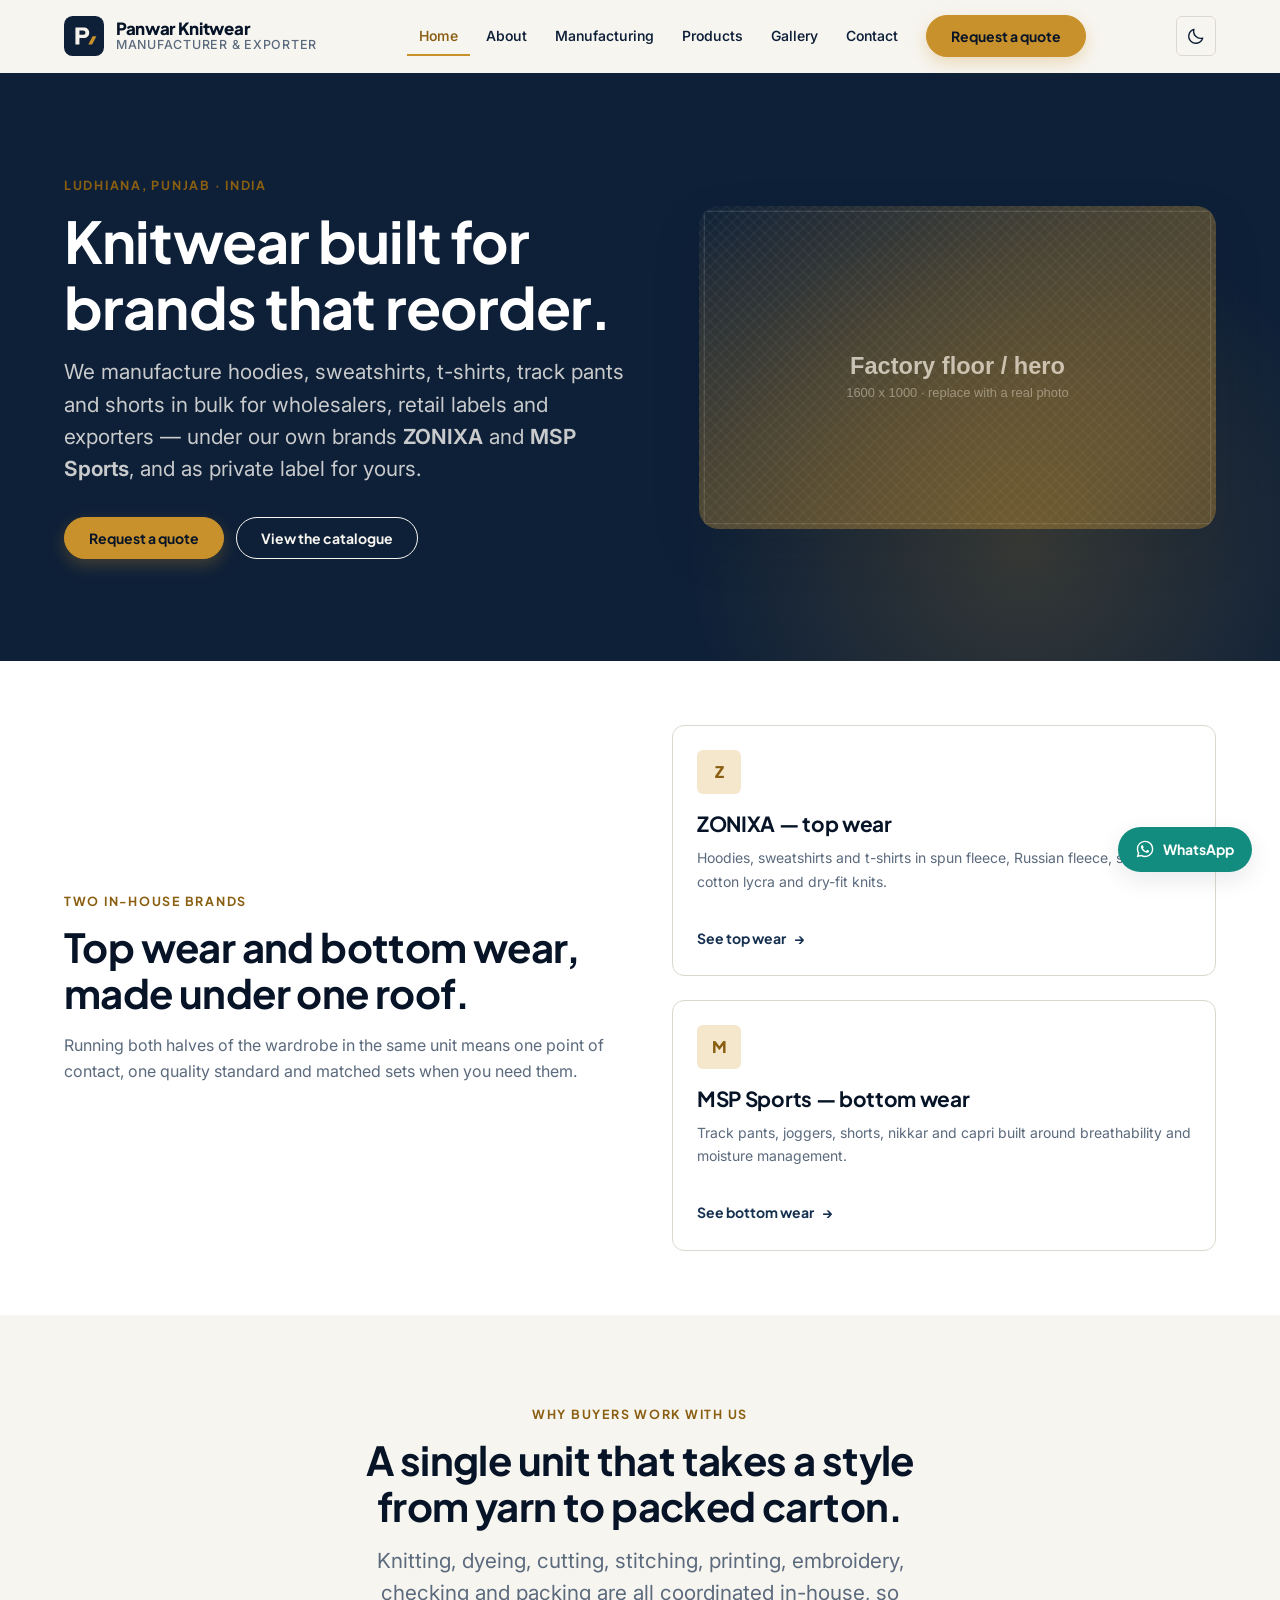
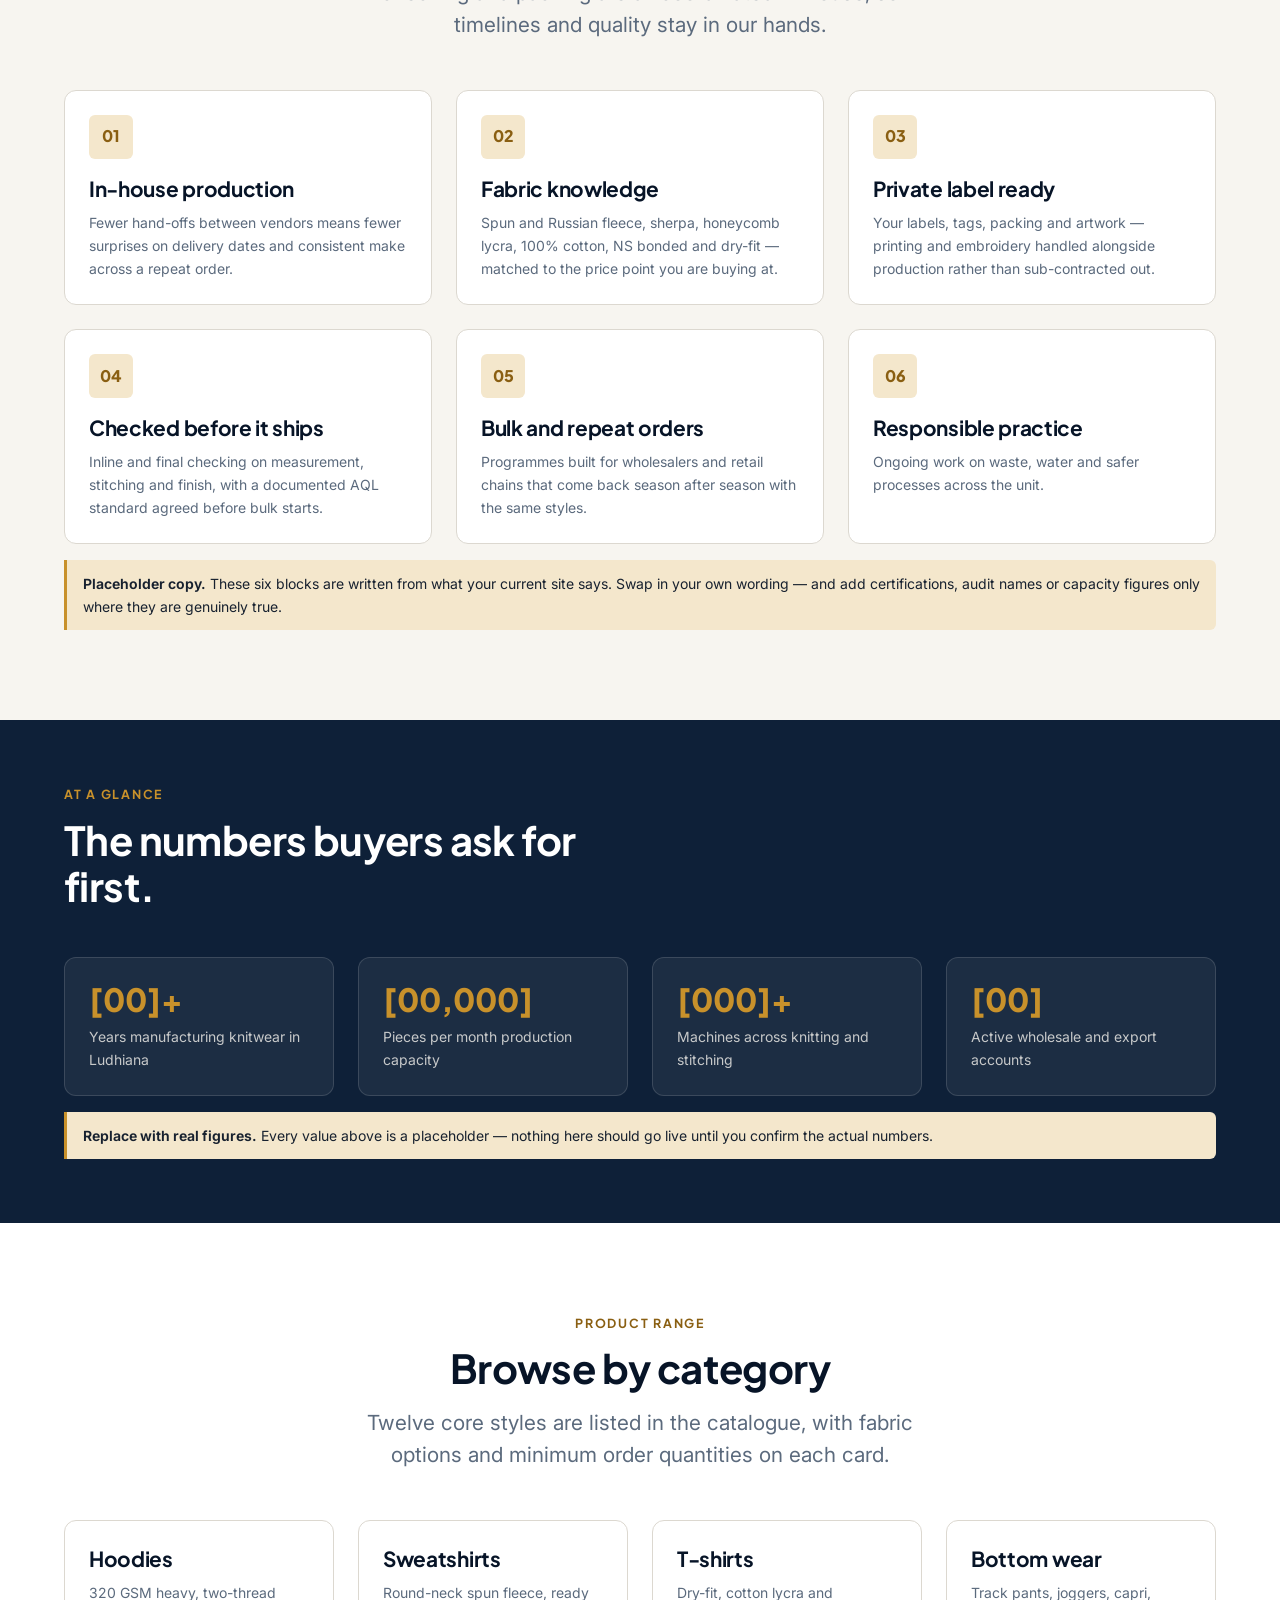
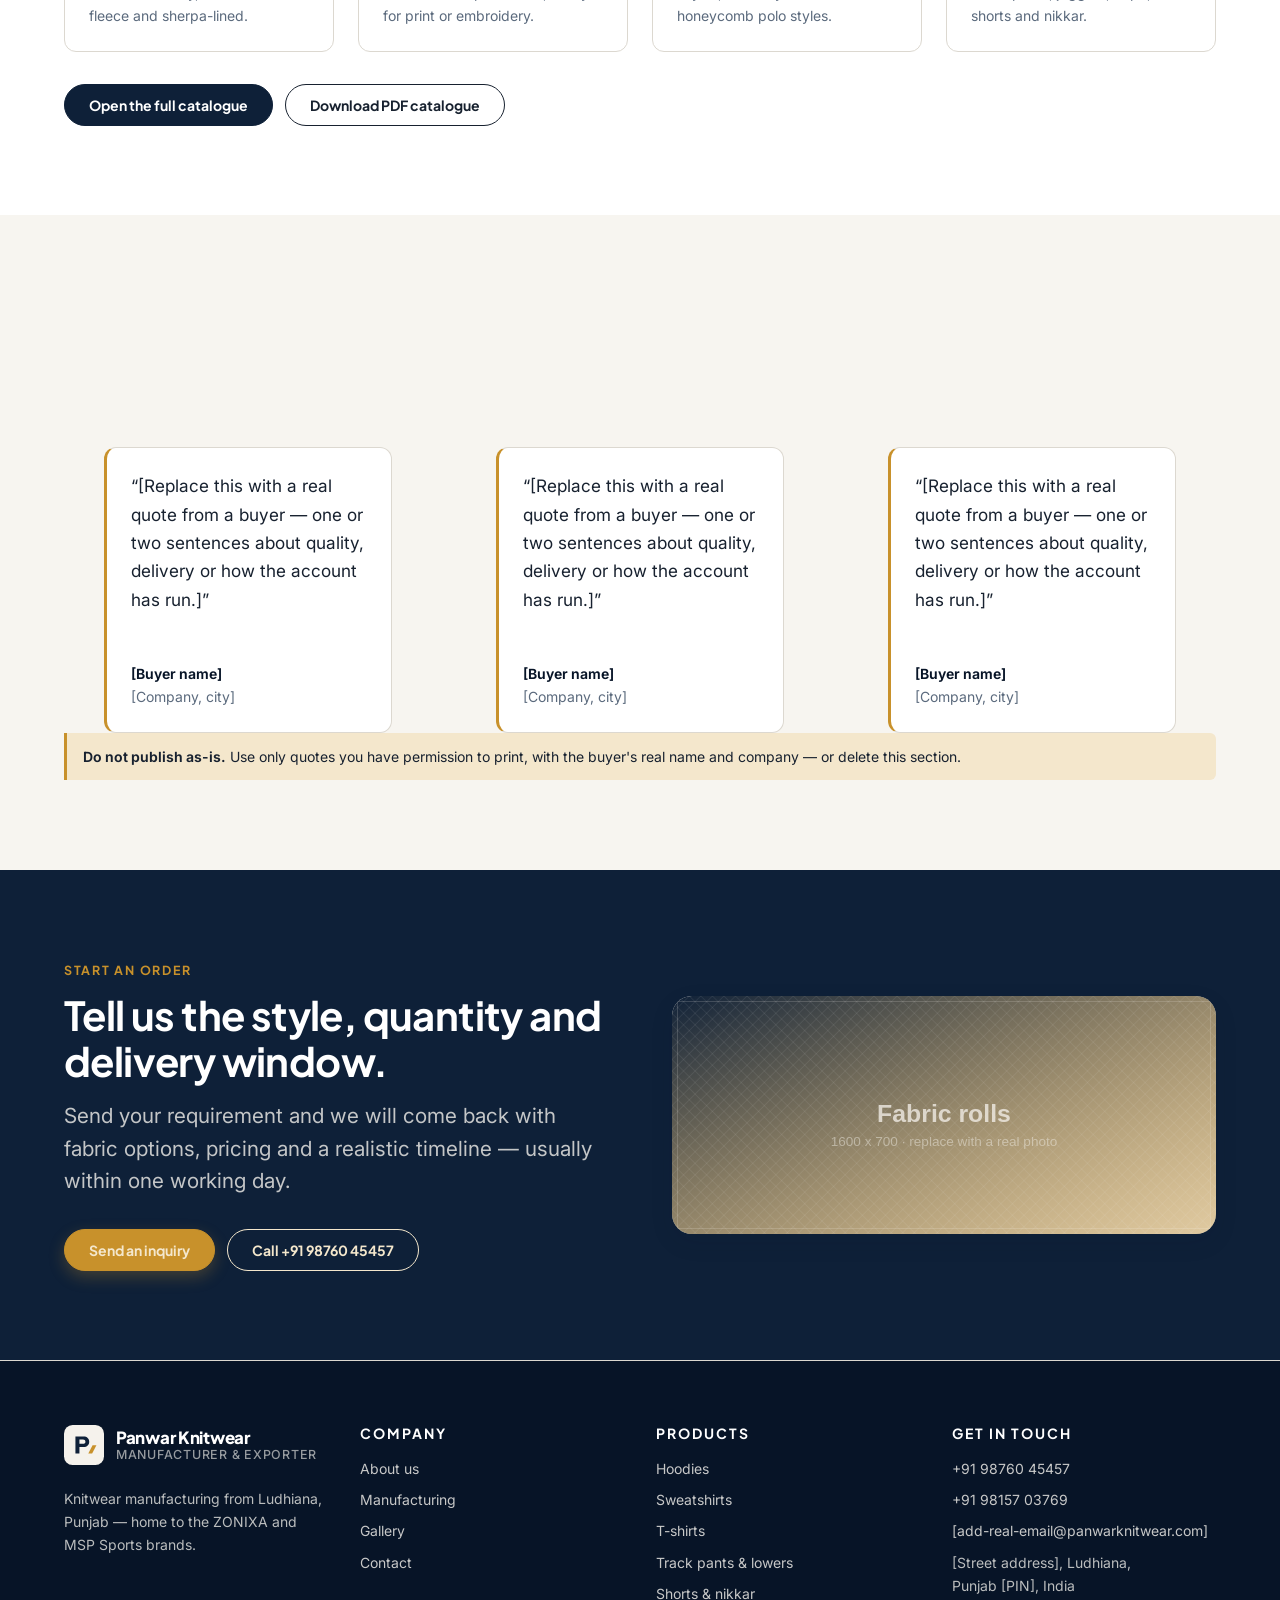
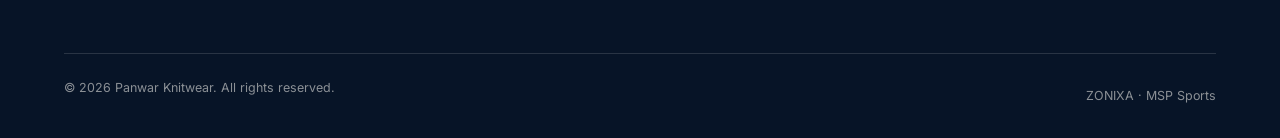
==== index.html @ a82edc20 "Panwar Knitwear site: static rebuild with catalogue, inquiry form, gallery lightbox and light/dark t" ====
<!DOCTYPE html>
<html lang="en">
<head>
  <meta charset="utf-8">
  <meta name="viewport" content="width=device-width, initial-scale=1">
  <meta name="color-scheme" content="light dark">
  <title>Panwar Knitwear — Knitwear Manufacturer &amp; Exporter, Ludhiana</title>
  <meta name="description" content="Panwar Knitwear manufactures hoodies, sweatshirts, t-shirts, track pants and shorts from Ludhiana, Punjab under the ZONIXA and MSP Sports brands. Bulk and private-label knitwear for wholesalers, brands and exporters.">
  <link rel="icon" href="assets/icons/favicon.svg" type="image/svg+xml">
  <link rel="preconnect" href="https://fonts.googleapis.com">
  <link rel="preconnect" href="https://fonts.gstatic.com" crossorigin>
  <link rel="stylesheet" href="https://fonts.googleapis.com/css2?family=Inter:wght@400;500;600&family=Plus+Jakarta+Sans:wght@600;700;800&display=swap">
  <link rel="stylesheet" href="css/styles.css">
  <link rel="stylesheet" href="css/components.css">
  <script>
    /* Applies a saved theme choice before first paint so the page never flashes. */
    (function () {
      try {
        var saved = localStorage.getItem('pk-theme');
        if (saved === 'dark' || saved === 'light') {
          document.documentElement.setAttribute('data-theme', saved);
        }
      } catch (e) {}
    })();
  </script>
</head>
<body>
  <a class="skip-link" href="#main">Skip to main content</a>

  <!-- ===================== Header (keep in sync across pages) ===================== -->
  <header class="site-header">
    <div class="container site-header__inner">
      <a class="brand" href="index.html">
        <img class="brand__mark" src="assets/images/logo.svg" alt="" width="40" height="40">
        <span class="brand__name">Panwar Knitwear
          <span class="brand__tagline">Manufacturer &amp; exporter</span>
        </span>
      </a>

      <nav class="site-nav" id="site-nav" aria-label="Primary">
        <ul class="site-nav__list">
          <li><a class="site-nav__link" href="index.html" aria-current="page">Home</a></li>
          <li><a class="site-nav__link" href="about.html">About</a></li>
          <li><a class="site-nav__link" href="manufacturing.html">Manufacturing</a></li>
          <li><a class="site-nav__link" href="products.html">Products</a></li>
          <li><a class="site-nav__link" href="gallery.html">Gallery</a></li>
          <li><a class="site-nav__link" href="contact.html">Contact</a></li>
          <li class="site-nav__cta"><a class="btn btn--primary" href="contact.html#inquiry">Request a quote</a></li>
        </ul>
      </nav>

      <div class="header-actions">
        <button class="theme-toggle" type="button" data-theme-toggle aria-pressed="false"
                title="Switch to dark theme">
          <svg class="theme-toggle__moon" viewBox="0 0 24 24" aria-hidden="true">
            <path d="M20 14.5A8.5 8.5 0 0 1 9.5 4a8.5 8.5 0 1 0 10.5 10.5Z"/>
          </svg>
          <svg class="theme-toggle__sun" viewBox="0 0 24 24" aria-hidden="true">
            <circle cx="12" cy="12" r="4.2"/>
            <path d="M12 2.5v2.2M12 19.3v2.2M4.2 4.2l1.6 1.6M18.2 18.2l1.6 1.6M2.5 12h2.2M19.3 12h2.2M4.2 19.8l1.6-1.6M18.2 5.8l1.6-1.6"/>
          </svg>
          <span class="visually-hidden" data-theme-toggle-label>Switch to dark theme</span>
        </button>

        <button class="nav-toggle" type="button" data-nav-toggle aria-expanded="false" aria-controls="site-nav">
          <span class="nav-toggle__bars" aria-hidden="true"></span>
          <span class="nav-toggle__label">Menu</span>
        </button>
      </div>
    </div>
  </header>

  <main id="main">
    <!-- ================================ Hero ================================ -->
    <section class="hero">
      <div class="container hero__inner">
        <div class="hero__text" data-animate>
          <span class="eyebrow">Ludhiana, Punjab · India</span>
          <h1>Knitwear built for brands that reorder.</h1>
          <p class="lead">We manufacture hoodies, sweatshirts, t-shirts, track pants and shorts in bulk
            for wholesalers, retail labels and exporters — under our own brands
            <strong>ZONIXA</strong> and <strong>MSP Sports</strong>, and as private label for yours.</p>
          <div class="actions">
            <a class="btn btn--primary" href="contact.html#inquiry">Request a quote</a>
            <a class="btn btn--ghost" href="products.html">View the catalogue</a>
          </div>
        </div>
        <div class="hero__media" data-animate data-animate-delay="1">
          <img src="assets/images/hero.svg"
               alt="Knitting and stitching floor at the Panwar Knitwear unit in Ludhiana"
               width="1600" height="1000" fetchpriority="high">
        </div>
      </div>
    </section>

    <!-- ============================== Brands ================================ -->
    <section class="section section--tight section--surface">
      <div class="container">
        <div class="split">
          <div data-animate>
            <span class="eyebrow">Two in-house brands</span>
            <h2>Top wear and bottom wear, made under one roof.</h2>
            <p class="muted">Running both halves of the wardrobe in the same unit means one point of
              contact, one quality standard and matched sets when you need them.</p>
          </div>
          <div class="grid grid--2" data-animate data-animate-delay="1">
            <article class="card">
              <span class="card__icon" aria-hidden="true">Z</span>
              <h3 class="card__title">ZONIXA — top wear</h3>
              <p class="card__text">Hoodies, sweatshirts and t-shirts in spun fleece, Russian fleece,
                sherpa, cotton lycra and dry-fit knits.</p>
              <p class="card__footer"><a class="link-arrow" href="products.html?category=hoodies">See top wear</a></p>
            </article>
            <article class="card">
              <span class="card__icon" aria-hidden="true">M</span>
              <h3 class="card__title">MSP Sports — bottom wear</h3>
              <p class="card__text">Track pants, joggers, shorts, nikkar and capri built around
                breathability and moisture management.</p>
              <p class="card__footer"><a class="link-arrow" href="products.html?category=bottoms">See bottom wear</a></p>
            </article>
          </div>
        </div>
      </div>
    </section>

    <!-- ============================ Capabilities ============================ -->
    <section class="section">
      <div class="container">
        <div class="section-head section-head--center" data-animate>
          <span class="eyebrow">Why buyers work with us</span>
          <h2>A single unit that takes a style from yarn to packed carton.</h2>
          <p class="lead">Knitting, dyeing, cutting, stitching, printing, embroidery, checking and
            packing are all coordinated in-house, so timelines and quality stay in our hands.</p>
        </div>

        <div class="grid grid--3">
          <article class="card" data-animate>
            <span class="card__icon" aria-hidden="true">01</span>
            <h3 class="card__title">In-house production</h3>
            <p class="card__text">Fewer hand-offs between vendors means fewer surprises on delivery
              dates and consistent make across a repeat order.</p>
          </article>
          <article class="card" data-animate data-animate-delay="1">
            <span class="card__icon" aria-hidden="true">02</span>
            <h3 class="card__title">Fabric knowledge</h3>
            <p class="card__text">Spun and Russian fleece, sherpa, honeycomb lycra, 100% cotton,
              NS bonded and dry-fit — matched to the price point you are buying at.</p>
          </article>
          <article class="card" data-animate data-animate-delay="2">
            <span class="card__icon" aria-hidden="true">03</span>
            <h3 class="card__title">Private label ready</h3>
            <p class="card__text">Your labels, tags, packing and artwork — printing and embroidery
              handled alongside production rather than sub-contracted out.</p>
          </article>
          <article class="card" data-animate>
            <span class="card__icon" aria-hidden="true">04</span>
            <h3 class="card__title">Checked before it ships</h3>
            <p class="card__text">Inline and final checking on measurement, stitching and finish,
              with a documented AQL standard agreed before bulk starts.</p>
          </article>
          <article class="card" data-animate data-animate-delay="1">
            <span class="card__icon" aria-hidden="true">05</span>
            <h3 class="card__title">Bulk and repeat orders</h3>
            <p class="card__text">Programmes built for wholesalers and retail chains that come back
              season after season with the same styles.</p>
          </article>
          <article class="card" data-animate data-animate-delay="2">
            <span class="card__icon" aria-hidden="true">06</span>
            <h3 class="card__title">Responsible practice</h3>
            <p class="card__text">Ongoing work on waste, water and safer processes across the unit.
              <span class="visually-hidden">Details available on request.</span></p>
          </article>
        </div>

        <p class="placeholder-note"><strong>Placeholder copy.</strong> These six blocks are written
          from what your current site says. Swap in your own wording — and add certifications,
          audit names or capacity figures only where they are genuinely true.</p>
      </div>
    </section>

    <!-- =============================== Stats ================================ -->
    <section class="section section--tight section--inverse">
      <div class="container">
        <div class="section-head" data-animate>
          <span class="eyebrow">At a glance</span>
          <h2>The numbers buyers ask for first.</h2>
        </div>
        <div class="stats" data-animate data-animate-delay="1">
          <div class="stat">
            <span class="stat__value">[00]+</span>
            <span class="stat__label">Years manufacturing knitwear in Ludhiana</span>
          </div>
          <div class="stat">
            <span class="stat__value">[00,000]</span>
            <span class="stat__label">Pieces per month production capacity</span>
          </div>
          <div class="stat">
            <span class="stat__value">[000]+</span>
            <span class="stat__label">Machines across knitting and stitching</span>
          </div>
          <div class="stat">
            <span class="stat__value">[00]</span>
            <span class="stat__label">Active wholesale and export accounts</span>
          </div>
        </div>
        <p class="placeholder-note"><strong>Replace with real figures.</strong> Every value above is a
          placeholder — nothing here should go live until you confirm the actual numbers.</p>
      </div>
    </section>

    <!-- ============================= Categories ============================= -->
    <section class="section section--surface">
      <div class="container">
        <div class="section-head section-head--center" data-animate>
          <span class="eyebrow">Product range</span>
          <h2>Browse by category</h2>
          <p class="lead">Twelve core styles are listed in the catalogue, with fabric options and
            minimum order quantities on each card.</p>
        </div>
        <div class="grid grid--4">
          <a class="card" href="products.html?category=hoodies" data-animate>
            <h3 class="card__title">Hoodies</h3>
            <p class="card__text">320 GSM heavy, two-thread fleece and sherpa-lined.</p>
          </a>
          <a class="card" href="products.html?category=sweatshirts" data-animate data-animate-delay="1">
            <h3 class="card__title">Sweatshirts</h3>
            <p class="card__text">Round-neck spun fleece, ready for print or embroidery.</p>
          </a>
          <a class="card" href="products.html?category=tshirts" data-animate data-animate-delay="2">
            <h3 class="card__title">T-shirts</h3>
            <p class="card__text">Dry-fit, cotton lycra and honeycomb polo styles.</p>
          </a>
          <a class="card" href="products.html?category=bottoms" data-animate data-animate-delay="3">
            <h3 class="card__title">Bottom wear</h3>
            <p class="card__text">Track pants, joggers, capri, shorts and nikkar.</p>
          </a>
        </div>
        <div class="actions" data-animate>
          <a class="btn btn--secondary" href="products.html">Open the full catalogue</a>
          <a class="btn btn--ghost" href="assets/panwar-knitwear-catalogue.pdf" download>Download PDF catalogue</a>
        </div>
      </div>
    </section>

    <!-- ============================ Testimonials ============================ -->
    <section class="section">
      <div class="container">
        <div class="section-head section-head--center" data-animate>
          <span class="eyebrow">In their words</span>
          <h2>What our buyers say</h2>
        </div>
        <div class="grid grid--3">
          <figure class="quote" data-animate>
            <blockquote>“[Replace this with a real quote from a buyer — one or two sentences about
              quality, delivery or how the account has run.]”</blockquote>
            <figcaption><strong>[Buyer name]</strong>[Company, city]</figcaption>
          </figure>
          <figure class="quote" data-animate data-animate-delay="1">
            <blockquote>“[Replace this with a real quote from a buyer — one or two sentences about
              quality, delivery or how the account has run.]”</blockquote>
            <figcaption><strong>[Buyer name]</strong>[Company, city]</figcaption>
          </figure>
          <figure class="quote" data-animate data-animate-delay="2">
            <blockquote>“[Replace this with a real quote from a buyer — one or two sentences about
              quality, delivery or how the account has run.]”</blockquote>
            <figcaption><strong>[Buyer name]</strong>[Company, city]</figcaption>
          </figure>
        </div>
        <p class="placeholder-note"><strong>Do not publish as-is.</strong> Use only quotes you have
          permission to print, with the buyer's real name and company — or delete this section.</p>
      </div>
    </section>

    <!-- =============================== CTA ================================== -->
    <section class="section section--inverse">
      <div class="container">
        <div class="split">
          <div data-animate>
            <span class="eyebrow">Start an order</span>
            <h2>Tell us the style, quantity and delivery window.</h2>
            <p class="lead">Send your requirement and we will come back with fabric options,
              pricing and a realistic timeline — usually within one working day.</p>
            <div class="actions">
              <a class="btn btn--primary" href="contact.html#inquiry">Send an inquiry</a>
              <a class="btn btn--ghost" href="tel:+919876045457">Call +91 98760 45457</a>
            </div>
          </div>
          <div class="media-frame split__media" data-animate data-animate-delay="1">
            <img src="assets/images/cta-fabric.svg" alt="Rolls of knitted fabric ready for cutting"
                 width="1600" height="700" loading="lazy">
          </div>
        </div>
      </div>
    </section>
  </main>

  <!-- ===================== Footer (keep in sync across pages) ===================== -->
  <footer class="site-footer">
    <div class="container">
      <div class="footer-grid">
        <div>
          <a class="brand" href="index.html">
            <img class="brand__mark" src="assets/images/logo-light.svg" alt="" width="40" height="40">
            <span class="brand__name">Panwar Knitwear
              <span class="brand__tagline">Manufacturer &amp; exporter</span>
            </span>
          </a>
          <p style="margin-top:1rem;">Knitwear manufacturing from Ludhiana, Punjab — home to the
            ZONIXA and MSP Sports brands.</p>
        </div>

        <nav aria-labelledby="footer-nav-heading">
          <h2 id="footer-nav-heading">Company</h2>
          <ul class="footer-list">
            <li><a href="about.html">About us</a></li>
            <li><a href="manufacturing.html">Manufacturing</a></li>
            <li><a href="gallery.html">Gallery</a></li>
            <li><a href="contact.html">Contact</a></li>
          </ul>
        </nav>

        <nav aria-labelledby="footer-products-heading">
          <h2 id="footer-products-heading">Products</h2>
          <ul class="footer-list">
            <li><a href="products.html?category=hoodies">Hoodies</a></li>
            <li><a href="products.html?category=sweatshirts">Sweatshirts</a></li>
            <li><a href="products.html?category=tshirts">T-shirts</a></li>
            <li><a href="products.html?category=bottoms">Track pants &amp; lowers</a></li>
            <li><a href="products.html?category=shorts">Shorts &amp; nikkar</a></li>
          </ul>
        </nav>

        <div>
          <h2>Get in touch</h2>
          <ul class="footer-list">
            <li><a href="tel:+919876045457">+91 98760 45457</a></li>
            <li><a href="tel:+919815703769">+91 98157 03769</a></li>
            <li><a href="mailto:add-real-email@panwarknitwear.com">[add-real-email@panwarknitwear.com]</a></li>
            <li>[Street address], Ludhiana,<br>Punjab [PIN], India</li>
          </ul>
        </div>
      </div>

      <div class="footer-bottom">
        <p>&copy; <span data-current-year>2026</span> Panwar Knitwear. All rights reserved.</p>
        <p>ZONIXA · MSP Sports</p>
      </div>
    </div>
  </footer>

  <a class="whatsapp-fab" href="https://wa.me/919876045457?text=Hello%20Panwar%20Knitwear%2C%20I%20would%20like%20a%20quotation."
     target="_blank" rel="noopener">
    <svg viewBox="0 0 24 24" aria-hidden="true"><path d="M12.04 2C6.58 2 2.13 6.45 2.13 11.91c0 1.75.46 3.46 1.32 4.96L2 22l5.25-1.38a9.9 9.9 0 0 0 4.79 1.22h.01c5.46 0 9.91-4.45 9.91-9.91 0-2.65-1.03-5.14-2.9-7.01A9.82 9.82 0 0 0 12.04 2Zm0 18.15h-.01a8.2 8.2 0 0 1-4.19-1.15l-.3-.18-3.12.82.83-3.04-.2-.31a8.19 8.19 0 0 1-1.26-4.38c0-4.54 3.7-8.23 8.25-8.23 2.2 0 4.27.86 5.83 2.41a8.18 8.18 0 0 1 2.41 5.83c0 4.54-3.7 8.23-8.24 8.23Zm4.52-6.16c-.25-.12-1.47-.72-1.69-.81-.23-.08-.39-.12-.56.13-.16.24-.64.8-.79.97-.14.16-.29.18-.54.06-.25-.13-1.05-.39-1.99-1.23-.74-.66-1.23-1.47-1.38-1.72-.14-.25-.01-.38.11-.5.11-.11.25-.29.37-.43.13-.15.17-.25.25-.41.08-.17.04-.31-.02-.43-.06-.12-.56-1.34-.76-1.84-.2-.48-.4-.42-.56-.43h-.47c-.16 0-.43.06-.65.31-.22.25-.85.83-.85 2.03s.87 2.35.99 2.51c.12.16 1.71 2.61 4.14 3.66.58.25 1.03.4 1.38.51.58.19 1.11.16 1.53.1.47-.07 1.47-.6 1.68-1.18.21-.58.21-1.07.14-1.18-.06-.11-.22-.17-.47-.29Z"/></svg>
    <span class="whatsapp-fab__label">WhatsApp</span>
  </a>

  <script src="js/main.js" defer></script>
</body>
</html>
---- css/styles.css ----
/* ==========================================================================
   Panwar Knitwear — styles.css
   Global tokens, reset, typography, layout, sections, utilities.
   Component styles (nav, cards, forms, lightbox…) live in components.css.
   To restyle the whole site, edit the custom properties in :root below.

   THEMING: :root holds the light theme. The dark theme re-declares only the
   semantic tokens, in two places that must stay identical —
     (a) @media (prefers-color-scheme: dark)  → visitors whose device is dark
     (b) :root[data-theme="dark"]             → visitors who used the toggle
   Change a dark colour in one and change it in the other.
   ========================================================================== */

/* --------------------------------------------------------------------------
   1. Design tokens
   -------------------------------------------------------------------------- */
:root {
  color-scheme: light;

  /* Brand palette — navy + off-white + amber accent */
  --color-navy-900: #071427;
  --color-navy-800: #0e2038;
  --color-navy-700: #16304f;
  --color-navy-600: #24476f;
  --color-accent: #c8912b;
  --color-accent-dark: #8a5f12; /* accent used as TEXT — darkened to clear 4.5:1 on cream */
  --color-accent-soft: #f4e7cc;

  /* Neutrals */
  --color-cream: #f7f5f0;
  --color-cream-dark: #ece8e0;
  --color-white: #ffffff;
  --color-ink: #17212f;
  --color-muted: #5b6a7d;
  --color-line: #dcd8d0;

  /* Feedback */
  --color-error: #b3261e;
  --color-error-soft: #fbeceb;
  --color-success: #1c6b47;
  --color-success-soft: #e7f4ee;

  /* Semantic aliases — most rules use these */
  --bg-page: var(--color-cream);
  --bg-surface: var(--color-white);
  --bg-inverse: var(--color-navy-800);
  --text-body: var(--color-ink);
  --text-muted: var(--color-muted);
  --text-heading: var(--color-navy-900);  /* headings */
  --text-strong: var(--color-navy-800);   /* nav links, form labels, spec terms */
  --text-inverse: var(--color-cream);
  --link-color: var(--color-navy-700);
  --border-color: var(--color-line);
  --header-bg: rgba(247, 245, 240, 0.92); /* page background at ~92% for the sticky header */
  --input-bg: var(--color-white);
  --btn-solid-bg: var(--color-navy-800);  /* "secondary" buttons, active filter pill */
  --btn-solid-bg-hover: var(--color-navy-700);
  --btn-solid-text: var(--color-white);
  --chip-bg: rgba(22, 48, 79, 0.09);      /* nav hover, neutral badges */
  --chip-text: var(--color-navy-700);

  /* Typography */
  --font-heading: "Plus Jakarta Sans", "Segoe UI", system-ui, -apple-system, sans-serif;
  --font-body: "Inter", "Segoe UI", system-ui, -apple-system, sans-serif;
  --fs-xs: 0.78rem;
  --fs-sm: 0.875rem;
  --fs-base: 1rem;
  --fs-md: 1.075rem;
  --fs-lg: clamp(1.15rem, 0.5vw + 1rem, 1.3rem);
  --fs-h4: clamp(1.1rem, 0.6vw + 0.95rem, 1.3rem);
  --fs-h3: clamp(1.3rem, 1vw + 1rem, 1.6rem);
  --fs-h2: clamp(1.7rem, 2vw + 1.1rem, 2.5rem);
  --fs-h1: clamp(2.1rem, 3.6vw + 1.1rem, 3.6rem);
  --lh-tight: 1.15;
  --lh-snug: 1.35;
  --lh-body: 1.65;
  --tracking-wide: 0.14em;

  /* Spacing scale (4px base) */
  --space-1: 0.25rem;
  --space-2: 0.5rem;
  --space-3: 0.75rem;
  --space-4: 1rem;
  --space-5: 1.5rem;
  --space-6: 2rem;
  --space-7: 3rem;
  --space-8: 4rem;
  --space-9: 6rem;
  --space-10: 8rem;

  /* Layout */
  --container-max: 1200px;
  --container-narrow: 760px;
  --container-pad: var(--space-5);
  --section-pad: clamp(3.5rem, 7vw, 7rem);
  --header-height: 72px;

  /* Radii, shadows, motion */
  --radius-sm: 6px;
  --radius-md: 12px;
  --radius-lg: 20px;
  --radius-pill: 999px;
  --shadow-sm: 0 1px 2px rgba(7, 20, 39, 0.06), 0 2px 8px rgba(7, 20, 39, 0.05);
  --shadow-md: 0 8px 24px rgba(7, 20, 39, 0.09);
  --shadow-lg: 0 20px 48px rgba(7, 20, 39, 0.16);
  --ease: cubic-bezier(0.22, 0.61, 0.36, 1);
  --duration: 220ms;
}

/* --------------------------------------------------------------------------
   1b. Dark theme
   (a) follows the visitor's device setting, unless they chose light explicitly
   -------------------------------------------------------------------------- */
@media (prefers-color-scheme: dark) {
  :root:not([data-theme="light"]) {
    color-scheme: dark;

    --color-accent-dark: #e2ab45;            /* accent text needs to lift on dark */
    --color-accent-soft: rgba(200, 145, 43, 0.16);
    --color-cream-dark: #16243a;             /* image wells */

    --color-error: #ff9188;
    --color-error-soft: rgba(179, 38, 30, 0.20);
    --color-success: #74d7a8;
    --color-success-soft: rgba(28, 107, 71, 0.24);

    --bg-page: #0b1522;
    --bg-surface: #111e2e;
    --bg-inverse: #070f1a;
    --text-body: #e3e9f1;
    --text-muted: #a0b1c5;
    --text-heading: #f2f6fb;
    --text-strong: #dbe4ef;
    --text-inverse: #e9edf3;
    --link-color: #a9c4e2;
    --border-color: #22334a;
    --header-bg: rgba(11, 21, 34, 0.92);
    --input-bg: #0e1a29;
    --btn-solid-bg: #24476f;
    --btn-solid-bg-hover: #2d5686;
    --btn-solid-text: #ffffff;
    --chip-bg: rgba(160, 190, 225, 0.12);
    --chip-text: #cfe0f2;

    --shadow-sm: 0 1px 2px rgba(0, 0, 0, 0.35), 0 2px 8px rgba(0, 0, 0, 0.28);
    --shadow-md: 0 8px 24px rgba(0, 0, 0, 0.42);
    --shadow-lg: 0 20px 48px rgba(0, 0, 0, 0.55);
  }
}

/* (b) the visitor chose dark with the header toggle — keep in sync with (a) */
:root[data-theme="dark"] {
  color-scheme: dark;

  --color-accent-dark: #e2ab45;
  --color-accent-soft: rgba(200, 145, 43, 0.16);
  --color-cream-dark: #16243a;

  --color-error: #ff9188;
  --color-error-soft: rgba(179, 38, 30, 0.20);
  --color-success: #74d7a8;
  --color-success-soft: rgba(28, 107, 71, 0.24);

  --bg-page: #0b1522;
  --bg-surface: #111e2e;
  --bg-inverse: #070f1a;
  --text-body: #e3e9f1;
  --text-muted: #a0b1c5;
  --text-heading: #f2f6fb;
  --text-strong: #dbe4ef;
  --text-inverse: #e9edf3;
  --link-color: #a9c4e2;
  --border-color: #22334a;
  --header-bg: rgba(11, 21, 34, 0.92);
  --input-bg: #0e1a29;
  --btn-solid-bg: #24476f;
  --btn-solid-bg-hover: #2d5686;
  --btn-solid-text: #ffffff;
  --chip-bg: rgba(160, 190, 225, 0.12);
  --chip-text: #cfe0f2;

  --shadow-sm: 0 1px 2px rgba(0, 0, 0, 0.35), 0 2px 8px rgba(0, 0, 0, 0.28);
  --shadow-md: 0 8px 24px rgba(0, 0, 0, 0.42);
  --shadow-lg: 0 20px 48px rgba(0, 0, 0, 0.55);
}

/* --------------------------------------------------------------------------
   2. Reset / base
   -------------------------------------------------------------------------- */
*,
*::before,
*::after { box-sizing: border-box; }

html {
  -webkit-text-size-adjust: 100%;
  scroll-behavior: smooth;
  scroll-padding-top: calc(var(--header-height) + var(--space-4));
}

body {
  margin: 0;
  background-color: var(--bg-page);
  color: var(--text-body);
  font-family: var(--font-body);
  font-size: var(--fs-base);
  line-height: var(--lh-body);
  -webkit-font-smoothing: antialiased;
  text-rendering: optimizeLegibility;
}

h1, h2, h3, h4, h5, h6 {
  margin: 0 0 var(--space-4);
  font-family: var(--font-heading);
  line-height: var(--lh-tight);
  letter-spacing: -0.015em;
  font-weight: 700;
  color: var(--text-heading);
}

h1 { font-size: var(--fs-h1); }
h2 { font-size: var(--fs-h2); }
h3 { font-size: var(--fs-h3); line-height: var(--lh-snug); }
h4 { font-size: var(--fs-h4); line-height: var(--lh-snug); }

p { margin: 0 0 var(--space-4); }
p:last-child { margin-bottom: 0; }

a {
  color: var(--link-color);
  text-decoration-color: rgba(200, 145, 43, 0.55);
  text-underline-offset: 3px;
  transition: color var(--duration) var(--ease);
}
a:hover { color: var(--color-accent-dark); }

img, svg, video { display: block; max-width: 100%; height: auto; }

ul, ol { margin: 0 0 var(--space-4); padding-left: var(--space-5); }
li + li { margin-top: var(--space-2); }

strong { font-weight: 650; }

hr {
  border: 0;
  border-top: 1px solid var(--border-color);
  margin: var(--space-7) 0;
}

:focus-visible {
  outline: 3px solid var(--color-accent);
  outline-offset: 3px;
  border-radius: 2px;
}

/* --------------------------------------------------------------------------
   3. Layout helpers
   -------------------------------------------------------------------------- */
.container {
  width: 100%;
  max-width: var(--container-max);
  margin-inline: auto;
  padding-inline: var(--container-pad);
}

.container--narrow { max-width: var(--container-narrow); }

.section { padding-block: var(--section-pad); }
.section--tight { padding-block: clamp(2.5rem, 5vw, 4.5rem); }
.section--surface { background-color: var(--bg-surface); }
.section--inverse {
  background-color: var(--bg-inverse);
  color: var(--text-inverse);
}
.section--inverse h1,
.section--inverse h2,
.section--inverse h3,
.section--inverse h4 { color: var(--color-white); }
.section--inverse a { color: var(--color-accent-soft); }

.section-head {
  max-width: 60ch;
  margin-bottom: var(--space-7);
}
.section-head--center {
  margin-inline: auto;
  text-align: center;
}

.eyebrow {
  display: block;
  margin-bottom: var(--space-3);
  font-family: var(--font-heading);
  font-size: var(--fs-xs);
  font-weight: 700;
  letter-spacing: var(--tracking-wide);
  text-transform: uppercase;
  color: var(--color-accent-dark);
}
.section--inverse .eyebrow { color: var(--color-accent); }

.lead {
  font-size: var(--fs-lg);
  line-height: 1.55;
  color: var(--text-muted);
}
.section--inverse .lead { color: rgba(247, 245, 240, 0.78); }

.grid { display: grid; gap: var(--space-5); }
.grid--2 { grid-template-columns: repeat(auto-fit, minmax(min(100%, 340px), 1fr)); }
.grid--3 { grid-template-columns: repeat(auto-fill, minmax(min(100%, 300px), 1fr)); }
.grid--4 { grid-template-columns: repeat(auto-fill, minmax(min(100%, 230px), 1fr)); }

.split {
  display: grid;
  gap: clamp(var(--space-6), 5vw, var(--space-8));
  align-items: center;
  grid-template-columns: 1fr;
}
@media (min-width: 880px) {
  .split { grid-template-columns: 1fr 1fr; }
  .split--media-first .split__media { order: -1; }
}

.stack > * + * { margin-top: var(--space-4); }
.actions {
  display: flex;
  flex-wrap: wrap;
  gap: var(--space-3);
  margin-top: var(--space-6);
}

/* Utilities */
.text-center { text-align: center; }
.muted { color: var(--text-muted); }
.no-wrap { white-space: nowrap; }

.visually-hidden {
  position: absolute !important;
  width: 1px; height: 1px;
  margin: -1px; padding: 0;
  overflow: hidden;
  clip: rect(0 0 0 0);
  clip-path: inset(50%);
  white-space: nowrap;
  border: 0;
}

.skip-link {
  position: absolute;
  left: var(--space-4);
  top: -100%;
  z-index: 200;
  padding: var(--space-3) var(--space-5);
  background: var(--color-navy-800);
  color: var(--color-white);
  border-radius: var(--radius-sm);
  text-decoration: none;
  transition: top var(--duration) var(--ease);
}
.skip-link:focus { top: var(--space-4); color: var(--color-white); }

/* --------------------------------------------------------------------------
   4. Page hero / banners
   -------------------------------------------------------------------------- */
.hero {
  position: relative;
  background-color: var(--bg-inverse);
  color: var(--text-inverse);
  overflow: hidden;
}
.hero__inner {
  display: grid;
  gap: clamp(var(--space-6), 5vw, var(--space-8));
  align-items: center;
  padding-block: clamp(3.5rem, 8vw, 6.5rem);
  grid-template-columns: 1fr;
}
@media (min-width: 900px) {
  .hero__inner { grid-template-columns: 1.05fr 0.95fr; }
}
.hero h1 { color: var(--color-white); }
.hero__text p { color: rgba(247, 245, 240, 0.8); }
.hero__media {
  position: relative;
  border-radius: var(--radius-lg);
  overflow: hidden;
  box-shadow: var(--shadow-lg);
}
.hero__media img { width: 100%; }
.hero::after {
  content: "";
  position: absolute;
  inset: auto -10% -45% auto;
  width: 60vw;
  aspect-ratio: 1;
  background: radial-gradient(circle, rgba(200, 145, 43, 0.22), transparent 62%);
  pointer-events: none;
}

/* Compact banner used on interior pages */
.page-hero {
  background-color: var(--bg-inverse);
  color: var(--text-inverse);
  padding-block: clamp(3rem, 6vw, 5rem);
}
.page-hero h1 { color: var(--color-white); margin-bottom: var(--space-3); }
.page-hero p { max-width: 62ch; color: rgba(247, 245, 240, 0.8); }

.breadcrumbs {
  margin-bottom: var(--space-4);
  font-size: var(--fs-sm);
  color: rgba(247, 245, 240, 0.65);
}
.breadcrumbs ol {
  display: flex;
  flex-wrap: wrap;
  gap: var(--space-2);
  margin: 0;
  padding: 0;
  list-style: none;
}
.breadcrumbs li + li::before {
  content: "/";
  margin-right: var(--space-2);
  color: rgba(247, 245, 240, 0.4);
}
.breadcrumbs li + li { margin-top: 0; }
.breadcrumbs a { color: rgba(247, 245, 240, 0.85); }

/* --------------------------------------------------------------------------
   5. Scroll + hover animation (subtle, motion-safe)
   -------------------------------------------------------------------------- */
@media (prefers-reduced-motion: no-preference) {
  [data-animate] {
    opacity: 0;
    transform: translateY(18px);
    transition: opacity 600ms var(--ease), transform 600ms var(--ease);
  }
  [data-animate].is-visible {
    opacity: 1;
    transform: none;
  }
  [data-animate][data-animate-delay="1"] { transition-delay: 90ms; }
  [data-animate][data-animate-delay="2"] { transition-delay: 180ms; }
  [data-animate][data-animate-delay="3"] { transition-delay: 270ms; }
}

@media (prefers-reduced-motion: reduce) {
  html { scroll-behavior: auto; }
  *,
  *::before,
  *::after {
    animation-duration: 0.001ms !important;
    animation-iteration-count: 1 !important;
    transition-duration: 0.001ms !important;
  }
}

/* --------------------------------------------------------------------------
   6. Print
   -------------------------------------------------------------------------- */
@media print {
  .site-header,
  .site-footer,
  .whatsapp-fab,
  .lightbox { display: none !important; }
  body { background: #fff; }
}
---- css/components.css ----
/* ==========================================================================
   Panwar Knitwear — components.css
   Reusable UI pieces: header/nav, buttons, cards, catalog, forms, gallery,
   lightbox, testimonials, footer, WhatsApp button.
   Tokens come from css/styles.css — do not hard-code colours here.
   ========================================================================== */

/* --------------------------------------------------------------------------
   Header + navigation
   -------------------------------------------------------------------------- */
.site-header {
  position: sticky;
  top: 0;
  z-index: 100;
  background-color: var(--header-bg);
  backdrop-filter: saturate(1.6) blur(10px);
  border-bottom: 1px solid transparent;
  transition: box-shadow var(--duration) var(--ease),
              border-color var(--duration) var(--ease),
              background-color var(--duration) var(--ease);
}
.site-header.is-stuck {
  border-bottom-color: var(--border-color);
  box-shadow: var(--shadow-sm);
}

.site-header__inner {
  display: flex;
  align-items: center;
  gap: var(--space-4);
  min-height: var(--header-height);
}

/* Theme toggle + hamburger, pinned to the right of the header */
.header-actions {
  display: flex;
  align-items: center;
  gap: var(--space-2);
  margin-left: auto;
}

.brand {
  display: inline-flex;
  align-items: center;
  gap: var(--space-3);
  color: var(--text-heading);
  text-decoration: none;
  font-family: var(--font-heading);
  font-weight: 800;
  letter-spacing: -0.02em;
  line-height: 1.1;
}
.brand__mark { width: 40px; height: 40px; flex: none; }
.brand__name { font-size: 1.05rem; }
.brand__tagline {
  display: block;
  font-family: var(--font-body);
  font-size: var(--fs-xs);
  font-weight: 500;
  letter-spacing: 0.06em;
  text-transform: uppercase;
  color: var(--text-muted);
}

/* On very small screens the tagline pushes the header too tall. */
@media (max-width: 479px) {
  .site-header .brand__tagline { display: none; }
}

.nav-toggle {
  display: inline-flex;
  align-items: center;
  gap: var(--space-2);
  padding: var(--space-2) var(--space-3);
  background: transparent;
  border: 1px solid var(--border-color);
  border-radius: var(--radius-sm);
  color: var(--text-strong);
  font: inherit;
  font-size: var(--fs-sm);
  cursor: pointer;
}
.nav-toggle__bars {
  position: relative;
  width: 18px;
  height: 2px;
  background: currentColor;
  border-radius: 2px;
  transition: background-color var(--duration) var(--ease);
}
.nav-toggle__bars::before,
.nav-toggle__bars::after {
  content: "";
  position: absolute;
  left: 0;
  width: 18px;
  height: 2px;
  background: currentColor;
  border-radius: 2px;
  transition: transform var(--duration) var(--ease);
}
.nav-toggle__bars::before { top: -6px; }
.nav-toggle__bars::after { top: 6px; }
.nav-toggle[aria-expanded="true"] .nav-toggle__bars { background: transparent; }
.nav-toggle[aria-expanded="true"] .nav-toggle__bars::before { transform: translateY(6px) rotate(45deg); }
.nav-toggle[aria-expanded="true"] .nav-toggle__bars::after { transform: translateY(-6px) rotate(-45deg); }

.site-nav__list {
  display: flex;
  align-items: center;
  gap: var(--space-1);
  margin: 0;
  padding: 0;
  list-style: none;
}
.site-nav__list li + li { margin-top: 0; }

.site-nav__link {
  display: block;
  padding: var(--space-2) var(--space-3);
  border-radius: var(--radius-sm);
  color: var(--text-strong);
  font-size: var(--fs-sm);
  font-weight: 550;
  text-decoration: none;
  transition: background-color var(--duration) var(--ease), color var(--duration) var(--ease);
}
.site-nav__link:hover { background-color: var(--chip-bg); }
.site-nav__link[aria-current="page"] {
  color: var(--color-accent-dark);
  box-shadow: inset 0 -2px 0 var(--color-accent);
  border-radius: var(--radius-sm) var(--radius-sm) 0 0;
}
.site-nav__cta { margin-left: var(--space-3); }

/* Mobile navigation */
@media (max-width: 899px) {
  .site-nav {
    position: absolute;
    left: 0;
    right: 0;
    top: 100%;
    background: var(--bg-page);
    border-bottom: 1px solid var(--border-color);
    box-shadow: var(--shadow-md);
    padding: var(--space-4) var(--container-pad) var(--space-6);
    display: none;
  }
  .site-nav.is-open { display: block; }
  .site-nav__list {
    flex-direction: column;
    align-items: stretch;
    gap: var(--space-1);
  }
  .site-nav__link {
    padding: var(--space-3);
    font-size: var(--fs-md);
    border-bottom: 1px solid var(--border-color);
    border-radius: 0;
  }
  .site-nav__link[aria-current="page"] { box-shadow: inset 3px 0 0 var(--color-accent); }
  .site-nav__cta { margin: var(--space-4) 0 0; }
  .site-nav__cta .btn { width: 100%; }
}
@media (min-width: 900px) {
  .nav-toggle { display: none; }
  .site-nav { display: block !important; margin-left: auto; }
}

/* Light / dark switch */
.theme-toggle {
  display: inline-grid;
  place-items: center;
  width: 40px;
  height: 40px;
  padding: 0;
  background: transparent;
  border: 1px solid var(--border-color);
  border-radius: var(--radius-sm);
  color: var(--text-strong);
  cursor: pointer;
  transition: background-color var(--duration) var(--ease), color var(--duration) var(--ease),
              border-color var(--duration) var(--ease);
}
.theme-toggle:hover {
  background-color: var(--chip-bg);
  border-color: var(--color-accent);
  color: var(--color-accent-dark);
}
.theme-toggle svg {
  width: 20px;
  height: 20px;
  grid-area: 1 / 1;
  fill: none;
  stroke: currentColor;
  stroke-width: 1.7;
  stroke-linecap: round;
  stroke-linejoin: round;
}
/* aria-pressed="true" means dark is active, so offer the sun */
.theme-toggle .theme-toggle__sun { display: none; }
.theme-toggle[aria-pressed="true"] .theme-toggle__sun { display: block; }
.theme-toggle[aria-pressed="true"] .theme-toggle__moon { display: none; }

/* --------------------------------------------------------------------------
   Buttons
   -------------------------------------------------------------------------- */
.btn {
  display: inline-flex;
  align-items: center;
  justify-content: center;
  gap: var(--space-2);
  padding: 0.8rem 1.5rem;
  border: 1px solid transparent;
  border-radius: var(--radius-pill);
  font-family: var(--font-heading);
  font-size: var(--fs-sm);
  font-weight: 700;
  line-height: 1;
  text-decoration: none;
  cursor: pointer;
  transition: transform var(--duration) var(--ease),
              background-color var(--duration) var(--ease),
              border-color var(--duration) var(--ease),
              color var(--duration) var(--ease),
              box-shadow var(--duration) var(--ease);
}
.btn:hover { transform: translateY(-2px); }
.btn:active { transform: translateY(0); }
.btn[disabled],
.btn[aria-disabled="true"] { opacity: 0.6; cursor: not-allowed; transform: none; }

.btn--primary {
  background-color: var(--color-accent);
  border-color: var(--color-accent);
  color: var(--color-navy-900);
  box-shadow: 0 6px 16px rgba(200, 145, 43, 0.28);
}
.btn--primary:hover {
  background-color: var(--color-accent-dark);
  border-color: var(--color-accent-dark);
  color: var(--color-white);
}

.btn--secondary {
  background-color: var(--btn-solid-bg);
  border-color: var(--btn-solid-bg);
  color: var(--btn-solid-text);
}
.btn--secondary:hover {
  background-color: var(--btn-solid-bg-hover);
  border-color: var(--btn-solid-bg-hover);
  color: var(--btn-solid-text);
}

.btn--ghost {
  background-color: transparent;
  border-color: currentColor;
  color: inherit;
}
.btn--ghost:hover { background-color: rgba(255, 255, 255, 0.1); color: inherit; }

.btn--light {
  background-color: var(--color-white);
  border-color: var(--color-white);
  color: var(--color-navy-800);
}
.btn--light:hover { background-color: #ece8e0; color: var(--color-navy-900); }

.btn--block { width: 100%; }

.link-arrow {
  display: inline-flex;
  align-items: center;
  gap: var(--space-2);
  font-family: var(--font-heading);
  font-size: var(--fs-sm);
  font-weight: 700;
  text-decoration: none;
  color: var(--link-color);
}
.link-arrow::after {
  content: "\2192";
  transition: transform var(--duration) var(--ease);
}
.link-arrow:hover::after { transform: translateX(4px); }

/* --------------------------------------------------------------------------
   Cards + content blocks
   -------------------------------------------------------------------------- */
.card {
  display: flex;
  flex-direction: column;
  height: 100%;
  padding: var(--space-5);
  background-color: var(--bg-surface);
  border: 1px solid var(--border-color);
  border-radius: var(--radius-md);
  transition: transform var(--duration) var(--ease), box-shadow var(--duration) var(--ease),
              border-color var(--duration) var(--ease);
}
.card:hover {
  transform: translateY(-4px);
  border-color: var(--color-accent);
  box-shadow: var(--shadow-md);
}
a.card { text-decoration: none; color: inherit; }
.card__icon {
  display: grid;
  place-items: center;
  width: 44px;
  height: 44px;
  margin-bottom: var(--space-4);
  border-radius: var(--radius-sm);
  background-color: var(--color-accent-soft);
  color: var(--color-accent-dark);
  font-family: var(--font-heading);
  font-weight: 800;
}
.card__title { margin-bottom: var(--space-2); font-size: var(--fs-h4); }
.card__text { color: var(--text-muted); font-size: var(--fs-sm); }
.card__footer { margin-top: auto; padding-top: var(--space-4); }

.media-frame {
  border-radius: var(--radius-lg);
  overflow: hidden;
  box-shadow: var(--shadow-md);
  background-color: var(--color-cream-dark);
}
.media-frame img { width: 100%; }

/* Stats */
.stats {
  display: grid;
  gap: var(--space-5);
  grid-template-columns: repeat(auto-fit, minmax(min(100%, 180px), 1fr));
}
.stat {
  padding: var(--space-5);
  border-radius: var(--radius-md);
  background-color: rgba(255, 255, 255, 0.06);
  border: 1px solid rgba(247, 245, 240, 0.14);
}
.stat__value {
  display: block;
  font-family: var(--font-heading);
  font-size: clamp(1.8rem, 2.5vw, 2.4rem);
  font-weight: 800;
  color: var(--color-accent);
  line-height: 1.1;
}
.stat__label {
  display: block;
  margin-top: var(--space-2);
  font-size: var(--fs-sm);
  color: rgba(247, 245, 240, 0.78);
}

/* Numbered process steps */
.steps { counter-reset: step; list-style: none; padding: 0; margin: 0; }
.steps li { margin: 0; }
.step {
  position: relative;
  display: flex;
  flex-direction: column;
  height: 100%;
  padding: var(--space-5);
  background-color: var(--bg-surface);
  border: 1px solid var(--border-color);
  border-radius: var(--radius-md);
  transition: border-color var(--duration) var(--ease), transform var(--duration) var(--ease);
}
.step:hover { border-color: var(--color-accent); transform: translateY(-4px); }
.step__number {
  counter-increment: step;
  display: block;
  margin-bottom: var(--space-3);
  font-family: var(--font-heading);
  font-size: var(--fs-sm);
  font-weight: 800;
  letter-spacing: var(--tracking-wide);
  color: var(--color-accent-dark);
}
.step__number::before { content: counter(step, decimal-leading-zero); }
.step img {
  width: 100%;
  border-radius: var(--radius-sm);
  margin-bottom: var(--space-4);
}

/* Definition-style spec list */
.spec-list {
  margin: 0;
  display: grid;
  gap: 0;
}
.spec-list > div {
  display: grid;
  gap: var(--space-2);
  grid-template-columns: 1fr;
  padding: var(--space-4) 0;
  border-bottom: 1px solid var(--border-color);
}
@media (min-width: 640px) {
  .spec-list > div { grid-template-columns: 220px 1fr; gap: var(--space-5); }
}
.spec-list dt {
  font-family: var(--font-heading);
  font-weight: 700;
  color: var(--text-heading);
}
.spec-list dd { margin: 0; color: var(--text-muted); }

/* Badges / pills */
.badge {
  display: inline-block;
  padding: 0.3rem 0.7rem;
  border-radius: var(--radius-pill);
  background-color: var(--color-accent-soft);
  color: var(--color-accent-dark);
  font-family: var(--font-heading);
  font-size: var(--fs-xs);
  font-weight: 700;
  letter-spacing: 0.05em;
  text-transform: uppercase;
}
.badge--navy { background-color: var(--chip-bg); color: var(--chip-text); }

.tag-row { display: flex; flex-wrap: wrap; gap: var(--space-2); }

/* Placeholder marker for copy the client still has to supply */
.placeholder-note {
  display: block;
  margin-top: var(--space-4);
  padding: var(--space-3) var(--space-4);
  border-left: 3px solid var(--color-accent);
  background-color: var(--color-accent-soft);
  color: var(--text-body);
  font-size: var(--fs-sm);
  border-radius: 0 var(--radius-sm) var(--radius-sm) 0;
}

/* --------------------------------------------------------------------------
   Product catalog
   -------------------------------------------------------------------------- */
.catalog-toolbar {
  display: flex;
  flex-wrap: wrap;
  align-items: center;
  justify-content: space-between;
  gap: var(--space-4);
  margin-bottom: var(--space-6);
}
.filters {
  display: flex;
  flex-wrap: wrap;
  gap: var(--space-2);
}
.filter-btn {
  padding: 0.55rem 1.05rem;
  background-color: transparent;
  border: 1px solid var(--border-color);
  border-radius: var(--radius-pill);
  color: var(--text-strong);
  font-family: var(--font-heading);
  font-size: var(--fs-sm);
  font-weight: 650;
  cursor: pointer;
  transition: background-color var(--duration) var(--ease), color var(--duration) var(--ease),
              border-color var(--duration) var(--ease);
}
.filter-btn:hover { border-color: var(--color-accent); color: var(--color-accent-dark); }
.filter-btn[aria-pressed="true"] {
  background-color: var(--btn-solid-bg);
  border-color: var(--btn-solid-bg);
  color: var(--btn-solid-text);
}
.catalog-count { font-size: var(--fs-sm); color: var(--text-muted); }

.product-grid {
  display: grid;
  gap: var(--space-5);
  grid-template-columns: repeat(auto-fill, minmax(min(100%, 260px), 1fr));
  padding: 0;
  margin: 0;
  list-style: none;
}
.product-grid li { margin: 0; }

.product-card {
  display: flex;
  flex-direction: column;
  height: 100%;
  overflow: hidden;
  background-color: var(--bg-surface);
  border: 1px solid var(--border-color);
  border-radius: var(--radius-md);
  transition: transform var(--duration) var(--ease), box-shadow var(--duration) var(--ease),
              border-color var(--duration) var(--ease);
}
.product-card:hover {
  transform: translateY(-4px);
  border-color: var(--color-accent);
  box-shadow: var(--shadow-md);
}
.product-card__media {
  position: relative;
  background-color: var(--color-cream-dark);
  aspect-ratio: 4 / 5;
  overflow: hidden;
}
.product-card__media img {
  width: 100%;
  height: 100%;
  object-fit: cover;
  transition: transform 400ms var(--ease);
}
.product-card:hover .product-card__media img { transform: scale(1.04); }
.product-card__brand {
  position: absolute;
  top: var(--space-3);
  left: var(--space-3);
  padding: 0.25rem 0.6rem;
  border-radius: var(--radius-pill);
  background-color: rgba(7, 20, 39, 0.82);
  color: var(--color-cream);
  font-family: var(--font-heading);
  font-size: var(--fs-xs);
  font-weight: 700;
  letter-spacing: 0.06em;
  text-transform: uppercase;
}
.product-card__body {
  display: flex;
  flex-direction: column;
  flex: 1;
  padding: var(--space-4);
}
.product-card__title { margin-bottom: var(--space-2); font-size: var(--fs-md); }
.product-card__desc {
  margin-bottom: var(--space-4);
  font-size: var(--fs-sm);
  color: var(--text-muted);
}
.product-card__meta {
  margin-top: auto;
  display: flex;
  flex-wrap: wrap;
  align-items: center;
  justify-content: space-between;
  gap: var(--space-3);
  padding-top: var(--space-3);
  border-top: 1px solid var(--border-color);
  font-size: var(--fs-xs);
  color: var(--text-muted);
}

.catalog-empty {
  padding: var(--space-7);
  text-align: center;
  border: 1px dashed var(--border-color);
  border-radius: var(--radius-md);
  color: var(--text-muted);
}
[hidden] { display: none !important; }

/* --------------------------------------------------------------------------
   Forms
   -------------------------------------------------------------------------- */
.form-card {
  padding: clamp(var(--space-5), 4vw, var(--space-7));
  background-color: var(--bg-surface);
  border: 1px solid var(--border-color);
  border-radius: var(--radius-lg);
  box-shadow: var(--shadow-sm);
}

.form-grid {
  display: grid;
  gap: var(--space-4);
  grid-template-columns: 1fr;
}
@media (min-width: 640px) {
  .form-grid { grid-template-columns: 1fr 1fr; }
  .field--full { grid-column: 1 / -1; }
}

.field { display: flex; flex-direction: column; gap: var(--space-2); }
.field label {
  font-family: var(--font-heading);
  font-size: var(--fs-sm);
  font-weight: 650;
  color: var(--text-heading);
}
.field .req { color: var(--color-error); }
.field .hint { font-size: var(--fs-xs); color: var(--text-muted); }

.field input,
.field select,
.field textarea {
  width: 100%;
  padding: 0.75rem 0.9rem;
  background-color: var(--input-bg);
  border: 1px solid var(--border-color);
  border-radius: var(--radius-sm);
  color: var(--text-body);
  font-family: inherit;
  font-size: var(--fs-base);
  transition: border-color var(--duration) var(--ease), box-shadow var(--duration) var(--ease);
}
.field textarea { min-height: 140px; resize: vertical; }
.field input:hover,
.field select:hover,
.field textarea:hover { border-color: var(--color-accent); }
.field input:focus,
.field select:focus,
.field textarea:focus {
  outline: none;
  border-color: var(--color-accent);
  box-shadow: 0 0 0 3px rgba(200, 145, 43, 0.22);
}

.field .error-text {
  display: none;
  font-size: var(--fs-xs);
  color: var(--color-error);
}
.field.has-error input,
.field.has-error select,
.field.has-error textarea {
  border-color: var(--color-error);
  background-color: var(--color-error-soft);
}
.field.has-error .error-text { display: block; }

/* Honeypot — hidden from people, visible to naive bots */
.hp-field {
  position: absolute;
  left: -9999px;
  width: 1px;
  height: 1px;
  overflow: hidden;
}

.form-status {
  margin-top: var(--space-5);
  padding: var(--space-4);
  border-radius: var(--radius-sm);
  font-size: var(--fs-sm);
  border: 1px solid transparent;
}
.form-status[hidden] { display: none; }
.form-status--success {
  background-color: var(--color-success-soft);
  border-color: var(--color-success);
  color: var(--color-success);
}
.form-status--error {
  background-color: var(--color-error-soft);
  border-color: var(--color-error);
  color: var(--color-error);
}
.form-status strong { display: block; margin-bottom: var(--space-1); }

/* --------------------------------------------------------------------------
   Gallery + lightbox
   -------------------------------------------------------------------------- */
.gallery-grid {
  display: grid;
  gap: var(--space-4);
  grid-template-columns: repeat(auto-fill, minmax(min(100%, 260px), 1fr));
  padding: 0;
  margin: 0;
  list-style: none;
}
.gallery-grid li { margin: 0; }

.gallery-item {
  display: block;
  width: 100%;
  padding: 0;
  border: 1px solid var(--border-color);
  border-radius: var(--radius-md);
  overflow: hidden;
  background: none;
  cursor: zoom-in;
  position: relative;
  transition: transform var(--duration) var(--ease), box-shadow var(--duration) var(--ease);
}
.gallery-item img {
  width: 100%;
  aspect-ratio: 4 / 3;
  object-fit: cover;
  transition: transform 450ms var(--ease);
}
.gallery-item:hover { box-shadow: var(--shadow-md); transform: translateY(-3px); }
.gallery-item:hover img { transform: scale(1.05); }
.gallery-item__caption {
  position: absolute;
  inset: auto 0 0 0;
  padding: var(--space-4) var(--space-3) var(--space-3);
  background: linear-gradient(to top, rgba(7, 20, 39, 0.85), transparent);
  color: var(--color-cream);
  font-size: var(--fs-sm);
  text-align: left;
}

.lightbox {
  position: fixed;
  inset: 0;
  z-index: 200;
  display: grid;
  place-items: center;
  padding: var(--space-5);
  background-color: rgba(7, 20, 39, 0.93);
  border: 0;
}
.lightbox:not([open]) { display: none; }
.lightbox::backdrop { background-color: rgba(7, 20, 39, 0.9); }
.lightbox { max-width: 100vw; max-height: 100vh; width: 100%; height: 100%; }
.lightbox__figure {
  margin: 0;
  max-width: min(1000px, 100%);
  text-align: center;
}
.lightbox__figure img {
  max-height: 76vh;
  width: auto;
  margin-inline: auto;
  border-radius: var(--radius-md);
  box-shadow: var(--shadow-lg);
}
.lightbox__caption {
  margin-top: var(--space-4);
  color: var(--color-cream);
  font-size: var(--fs-sm);
}
.lightbox__counter {
  display: block;
  margin-top: var(--space-1);
  color: rgba(247, 245, 240, 0.6);
  font-size: var(--fs-xs);
}
.lightbox__btn {
  position: absolute;
  display: grid;
  place-items: center;
  width: 48px;
  height: 48px;
  border: 1px solid rgba(247, 245, 240, 0.35);
  border-radius: 50%;
  background-color: rgba(7, 20, 39, 0.6);
  color: var(--color-cream);
  font-size: 1.4rem;
  line-height: 1;
  cursor: pointer;
  transition: background-color var(--duration) var(--ease);
}
.lightbox__btn:hover { background-color: var(--color-accent); color: var(--color-navy-900); }
.lightbox__btn--close { top: var(--space-5); right: var(--space-5); }
.lightbox__btn--prev { left: var(--space-4); top: 50%; transform: translateY(-50%); }
.lightbox__btn--next { right: var(--space-4); top: 50%; transform: translateY(-50%); }

/* --------------------------------------------------------------------------
   Testimonials
   -------------------------------------------------------------------------- */
.quote {
  display: flex;
  flex-direction: column;
  height: 100%;
  padding: var(--space-5);
  background-color: var(--bg-surface);
  border: 1px solid var(--border-color);
  border-left: 3px solid var(--color-accent);
  border-radius: var(--radius-md);
}
.quote blockquote {
  margin: 0 0 var(--space-4);
  font-size: var(--fs-md);
  color: var(--text-body);
}
.quote figcaption {
  margin-top: auto;
  font-size: var(--fs-sm);
  color: var(--text-muted);
}
.quote figcaption strong { display: block; color: var(--text-heading); }

/* --------------------------------------------------------------------------
   Contact blocks
   -------------------------------------------------------------------------- */
.contact-list { list-style: none; padding: 0; margin: 0; }
.contact-list li + li { margin-top: var(--space-5); }
.contact-list dt,
.contact-list__label {
  display: block;
  margin-bottom: var(--space-1);
  font-family: var(--font-heading);
  font-size: var(--fs-xs);
  font-weight: 700;
  letter-spacing: var(--tracking-wide);
  text-transform: uppercase;
  color: var(--color-accent-dark);
}
.contact-list a { font-size: var(--fs-md); }

.map-frame {
  border: 1px solid var(--border-color);
  border-radius: var(--radius-md);
  overflow: hidden;
  background-color: var(--color-cream-dark);
}
.map-frame iframe { display: block; width: 100%; height: 380px; border: 0; }

/* --------------------------------------------------------------------------
   Footer
   -------------------------------------------------------------------------- */
.site-footer {
  background-color: var(--color-navy-900);
  border-top: 1px solid var(--border-color);
  color: rgba(247, 245, 240, 0.75);
  padding-block: var(--space-8) var(--space-5);
  font-size: var(--fs-sm);
}
.site-footer h2,
.site-footer h3 {
  color: var(--color-white);
  font-size: var(--fs-sm);
  letter-spacing: var(--tracking-wide);
  text-transform: uppercase;
  margin-bottom: var(--space-4);
}
.site-footer a { color: rgba(247, 245, 240, 0.8); text-decoration: none; }
.site-footer a:hover { color: var(--color-accent); }
.site-footer .brand { color: var(--color-white); }
.site-footer .brand__tagline { color: rgba(247, 245, 240, 0.6); }

.footer-grid {
  display: grid;
  gap: var(--space-6);
  grid-template-columns: repeat(auto-fit, minmax(min(100%, 220px), 1fr));
}
.footer-list { list-style: none; margin: 0; padding: 0; }
.footer-list li + li { margin-top: var(--space-2); }

.footer-bottom {
  display: flex;
  flex-wrap: wrap;
  align-items: center;
  justify-content: space-between;
  gap: var(--space-3);
  margin-top: var(--space-7);
  padding-top: var(--space-5);
  border-top: 1px solid rgba(247, 245, 240, 0.14);
  font-size: var(--fs-xs);
  color: rgba(247, 245, 240, 0.55);
}

/* --------------------------------------------------------------------------
   WhatsApp click-to-chat
   -------------------------------------------------------------------------- */
.whatsapp-fab {
  position: fixed;
  right: clamp(1rem, 3vw, 1.75rem);
  bottom: clamp(1rem, 3vw, 1.75rem);
  z-index: 90;
  display: inline-flex;
  align-items: center;
  gap: var(--space-2);
  padding: 0.7rem 1.1rem;
  border-radius: var(--radius-pill);
  background-color: #128c7e;
  color: #fff;
  font-family: var(--font-heading);
  font-size: var(--fs-sm);
  font-weight: 700;
  text-decoration: none;
  box-shadow: var(--shadow-md);
  transition: transform var(--duration) var(--ease), background-color var(--duration) var(--ease);
}
.whatsapp-fab:hover { transform: translateY(-3px); background-color: #0f7a6d; color: #fff; }
.whatsapp-fab svg { width: 20px; height: 20px; fill: currentColor; }
@media (max-width: 480px) {
  .whatsapp-fab__label { display: none; }
  .whatsapp-fab { padding: 0.85rem; }
}
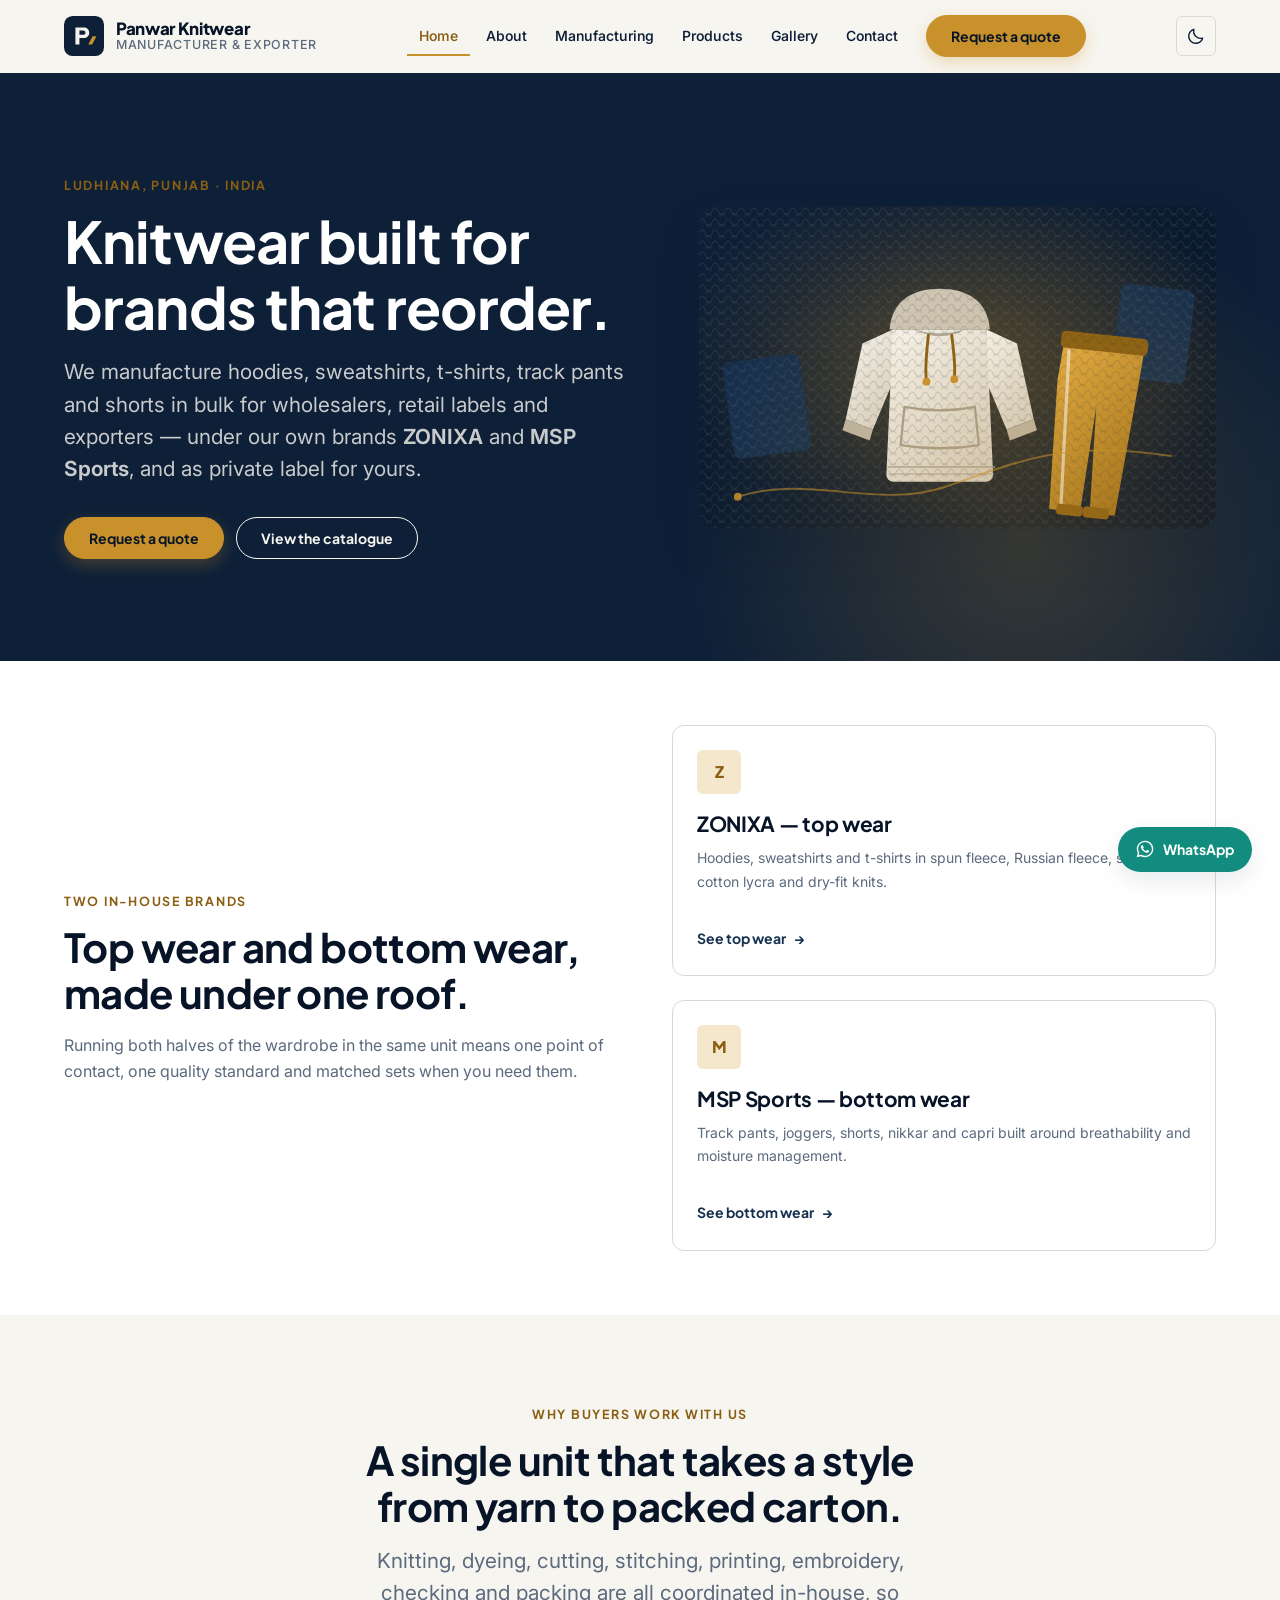
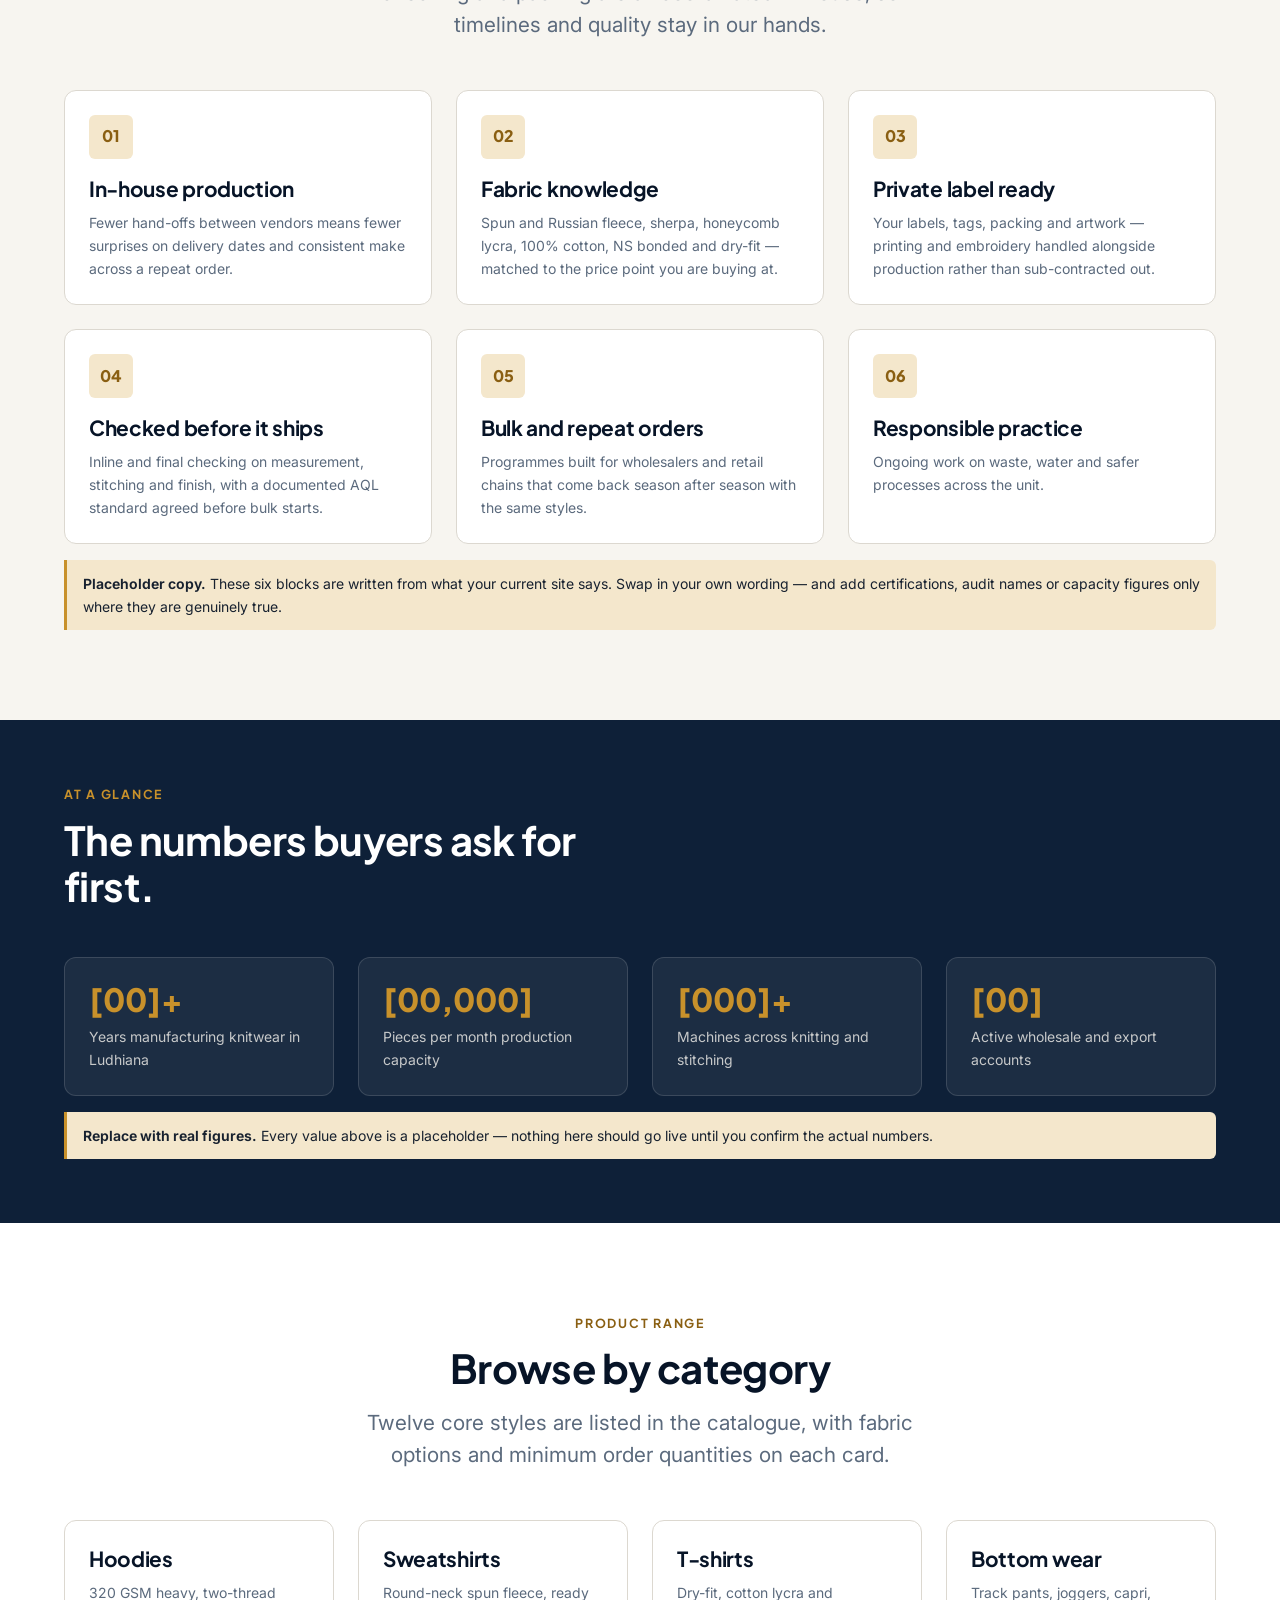
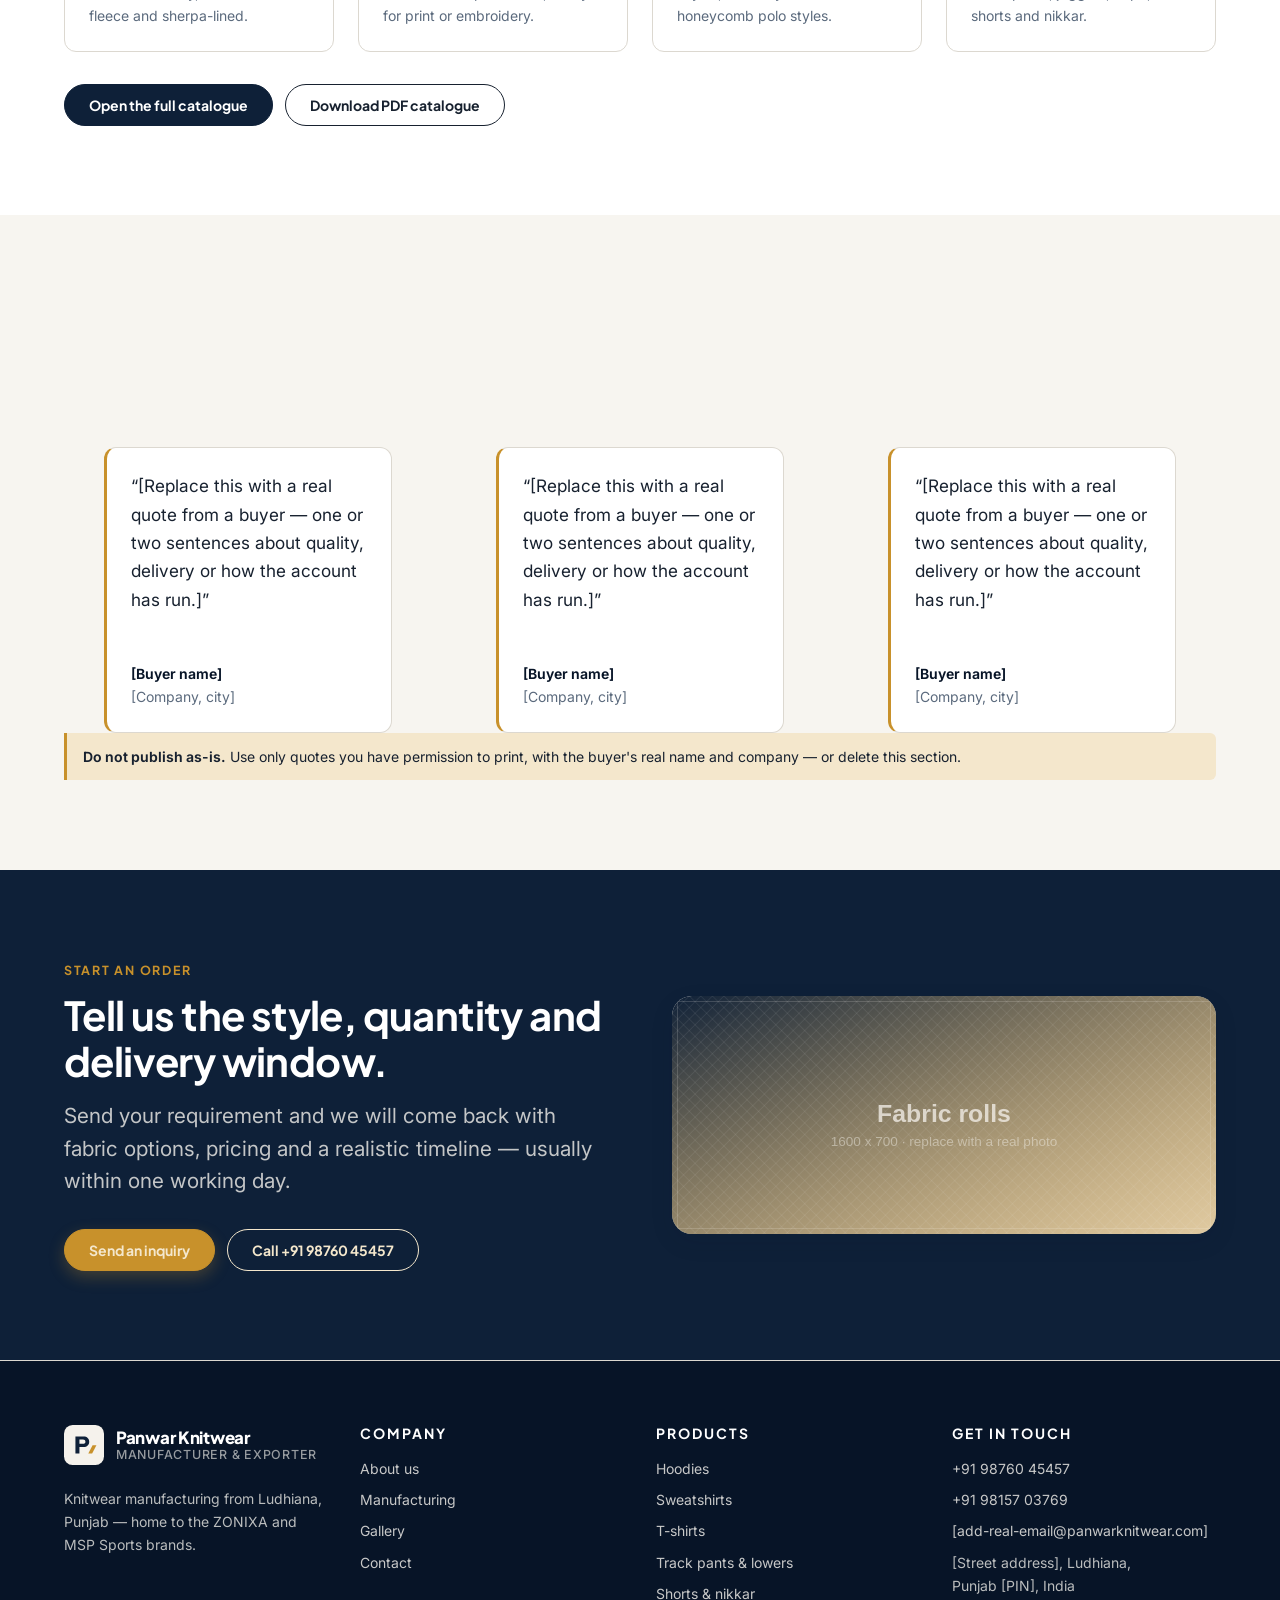
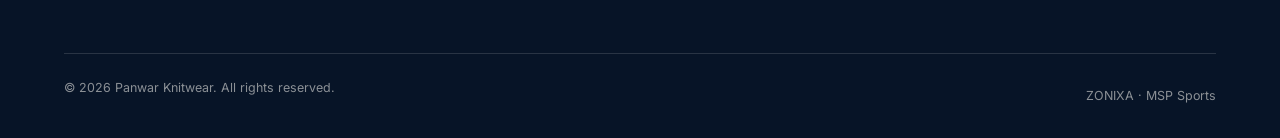
==== commit 90b44433: "Replace the grey hero placeholder with a branded knitwear illustration" ====
--- a/index.html
+++ b/index.html
@@ -87,7 +87,7 @@
         </div>
         <div class="hero__media" data-animate data-animate-delay="1">
           <img src="assets/images/hero.svg"
-               alt="Knitting and stitching floor at the Panwar Knitwear unit in Ludhiana"
+               alt="Illustration of a knitted hoodie and track pant, the core ZONIXA and MSP Sports product lines"
                width="1600" height="1000" fetchpriority="high">
         </div>
       </div>
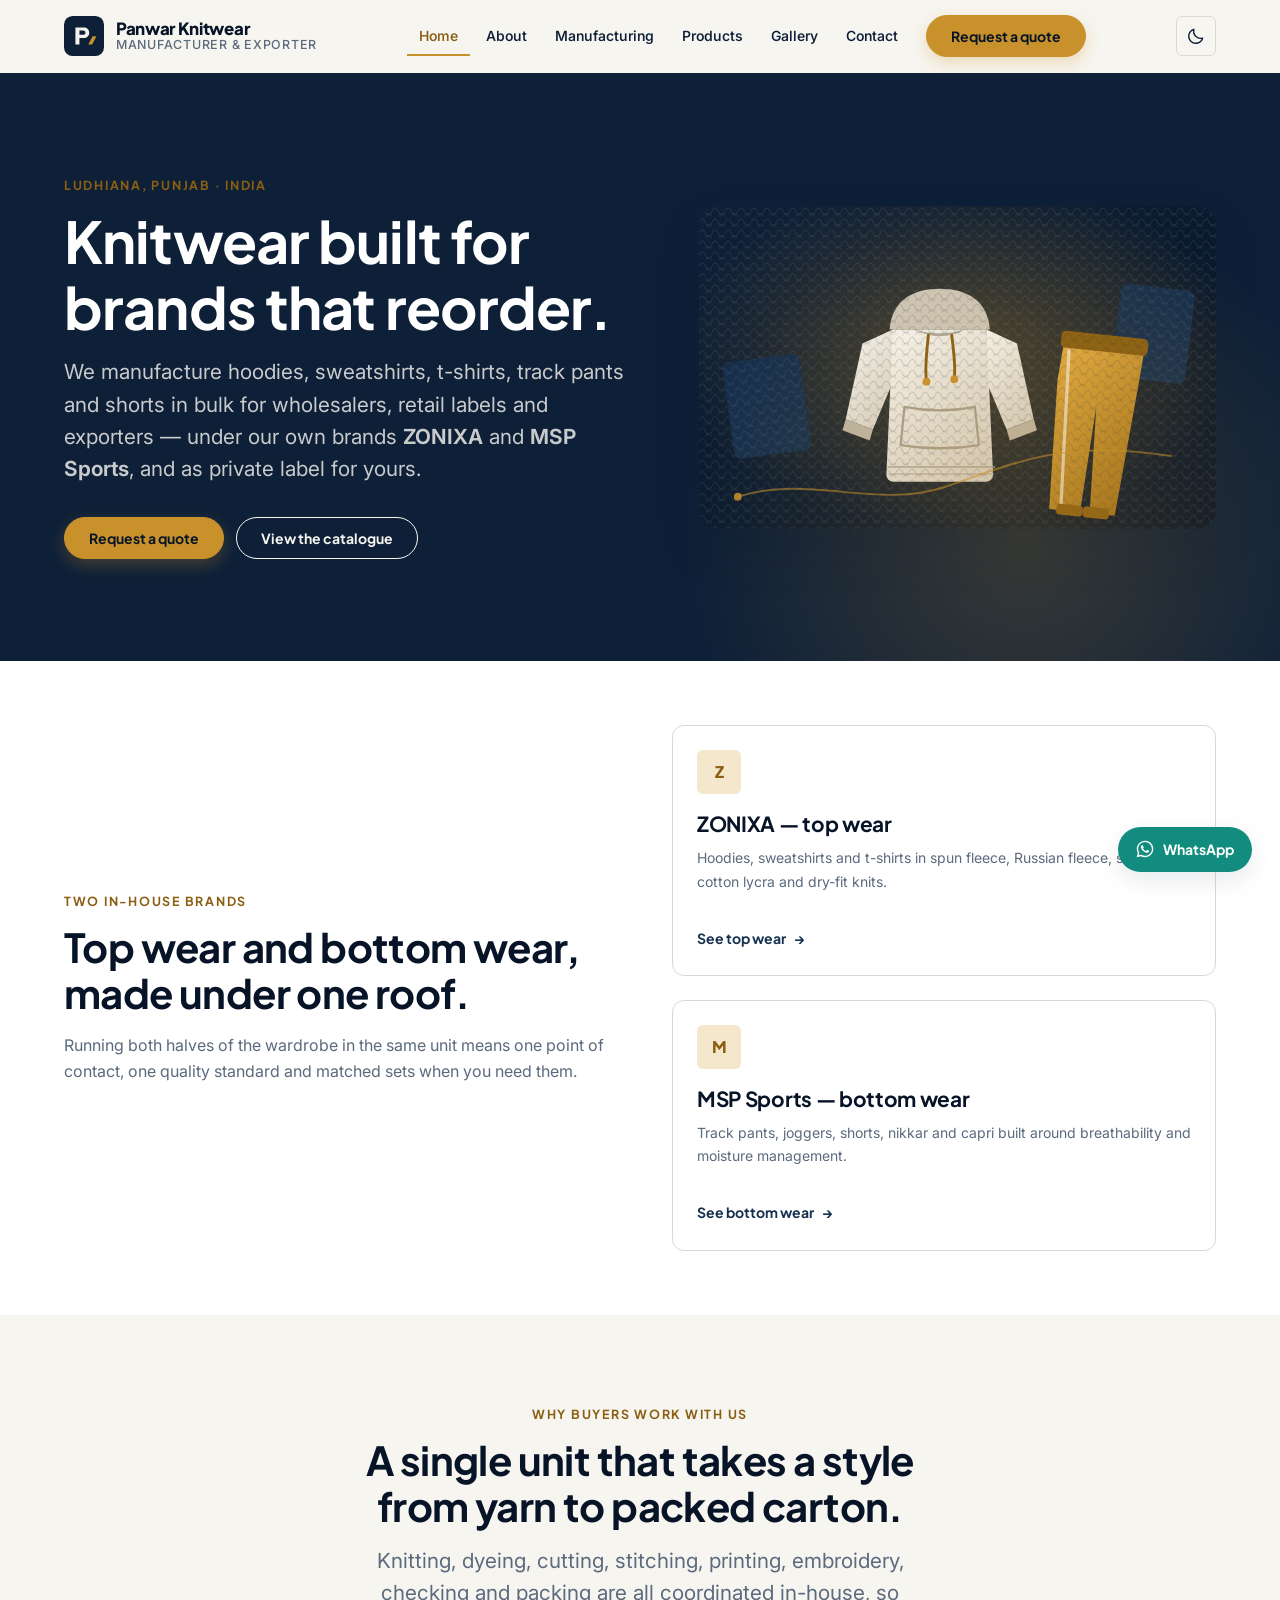
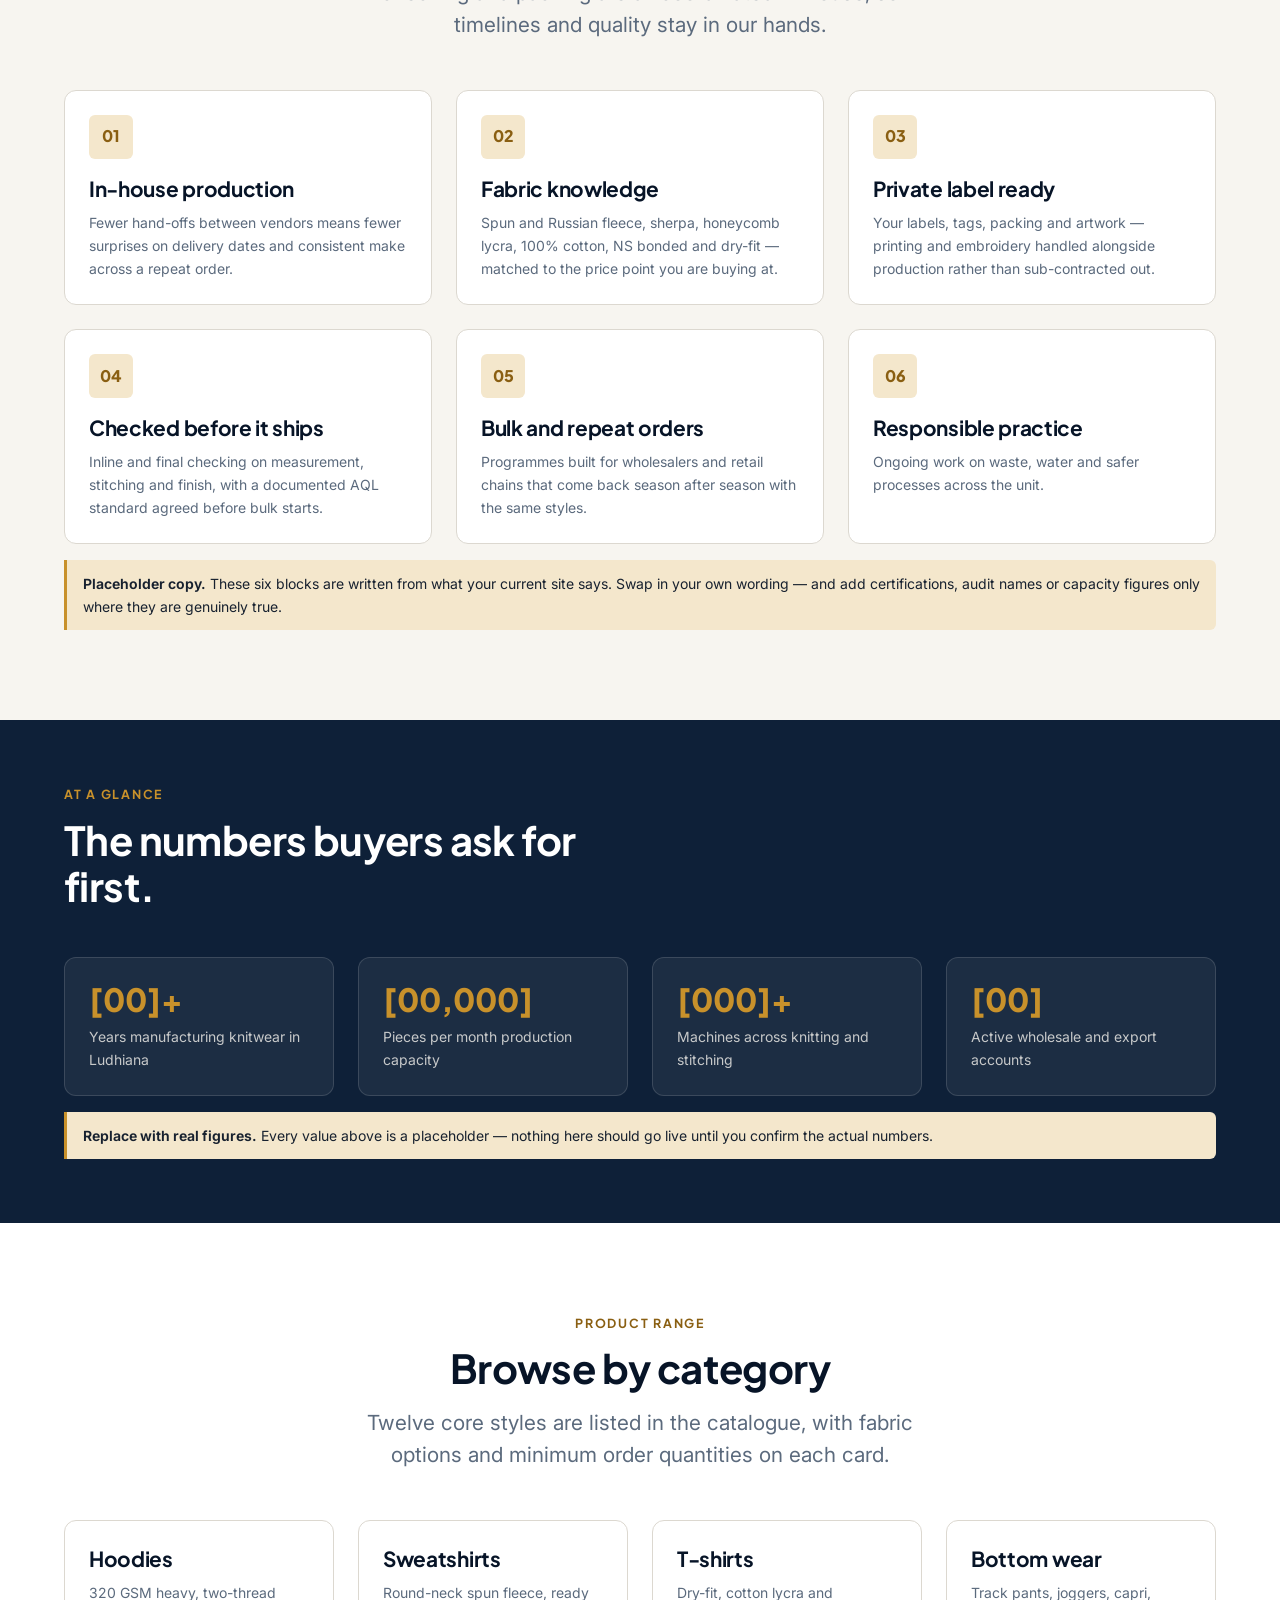
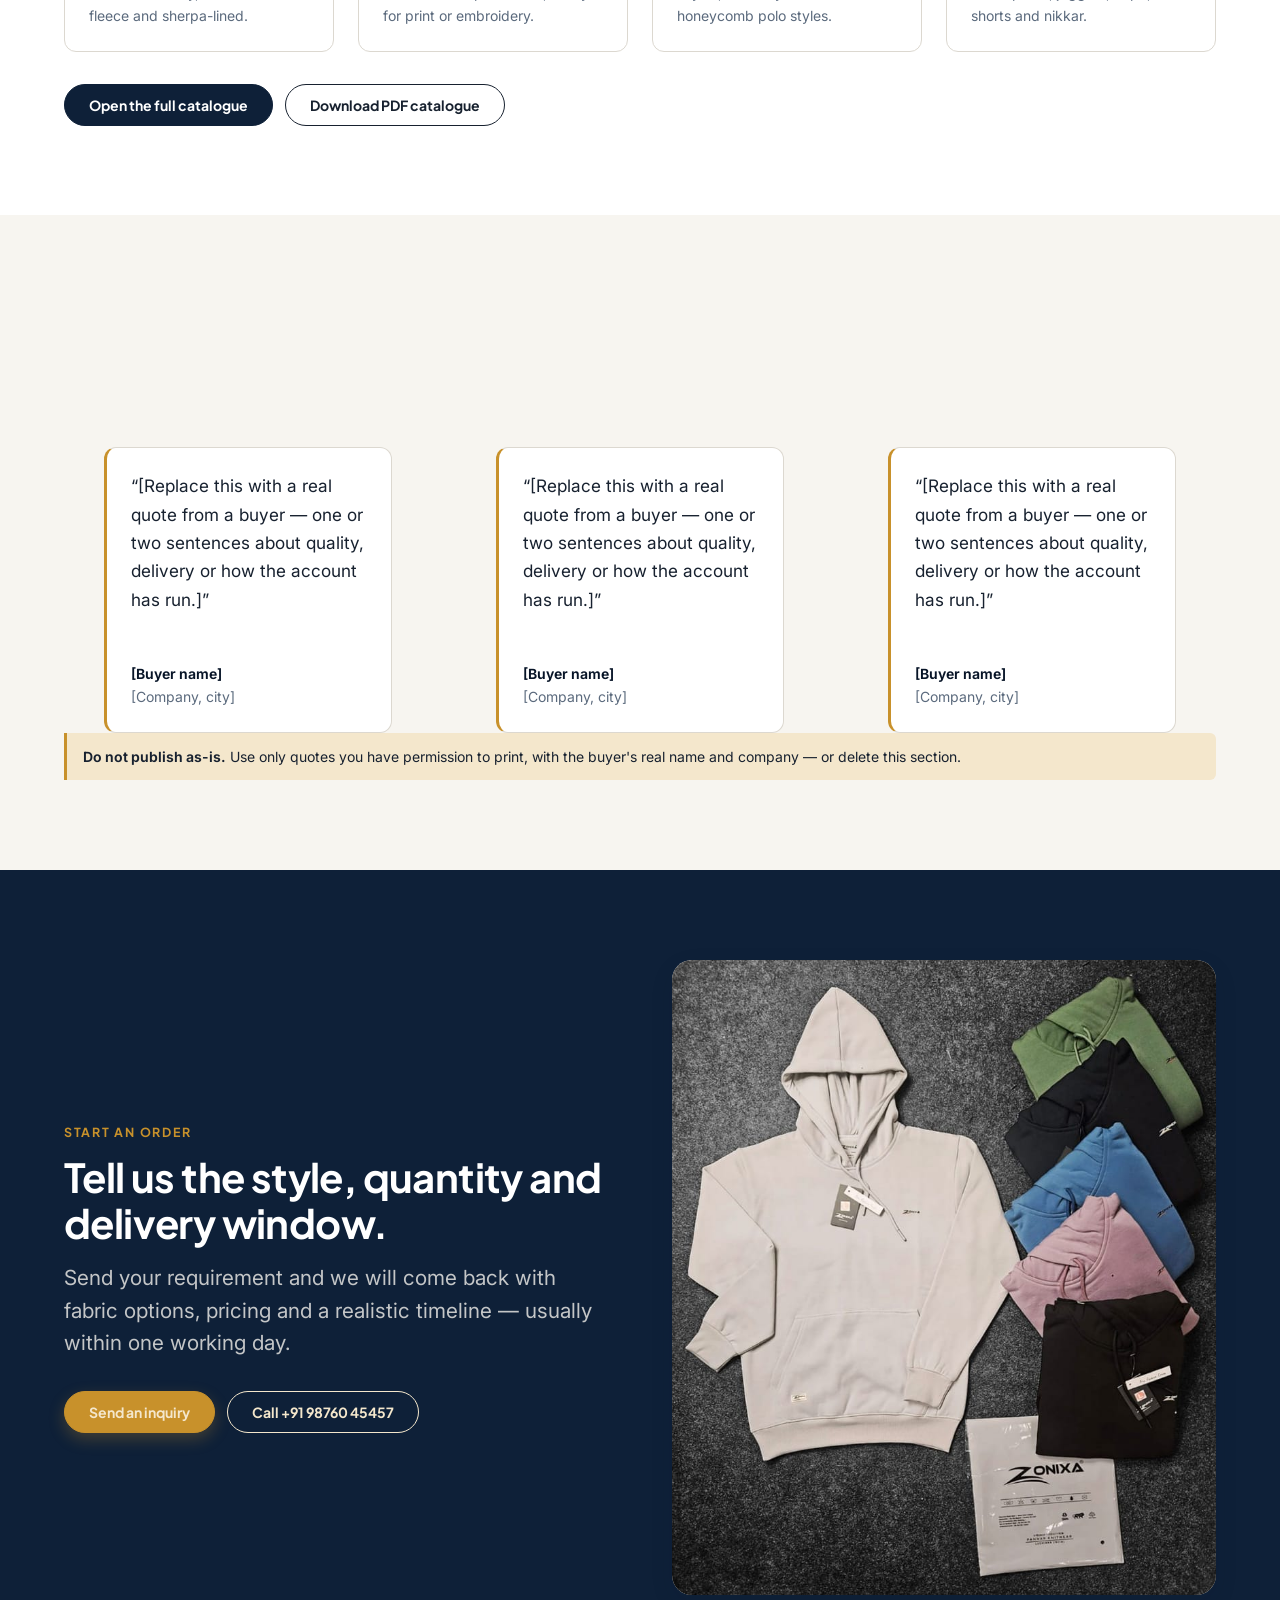
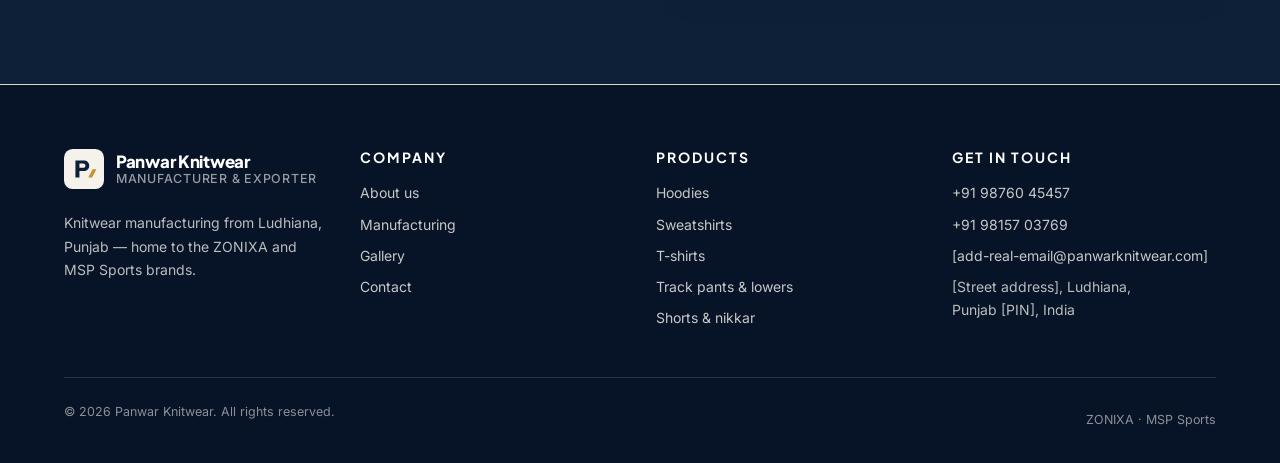
==== commit 28c17f2a: "Use the real photography from panwarknitwear.com: 29 product shots across a 34-style catalogue, prod" ====
--- a/index.html
+++ b/index.html
@@ -286,8 +286,9 @@
             </div>
           </div>
           <div class="media-frame split__media" data-animate data-animate-delay="1">
-            <img src="assets/images/cta-fabric.svg" alt="Rolls of knitted fabric ready for cutting"
-                 width="1600" height="700" loading="lazy">
+            <img src="assets/images/products/heavy-320-gsm-round-neck-hoodies-with-logo.jpg"
+                 alt="ZONIXA heavy 320 GSM hoodie laid flat with folded colour options and branded packing"
+                 width="800" height="934" loading="lazy">
           </div>
         </div>
       </div>
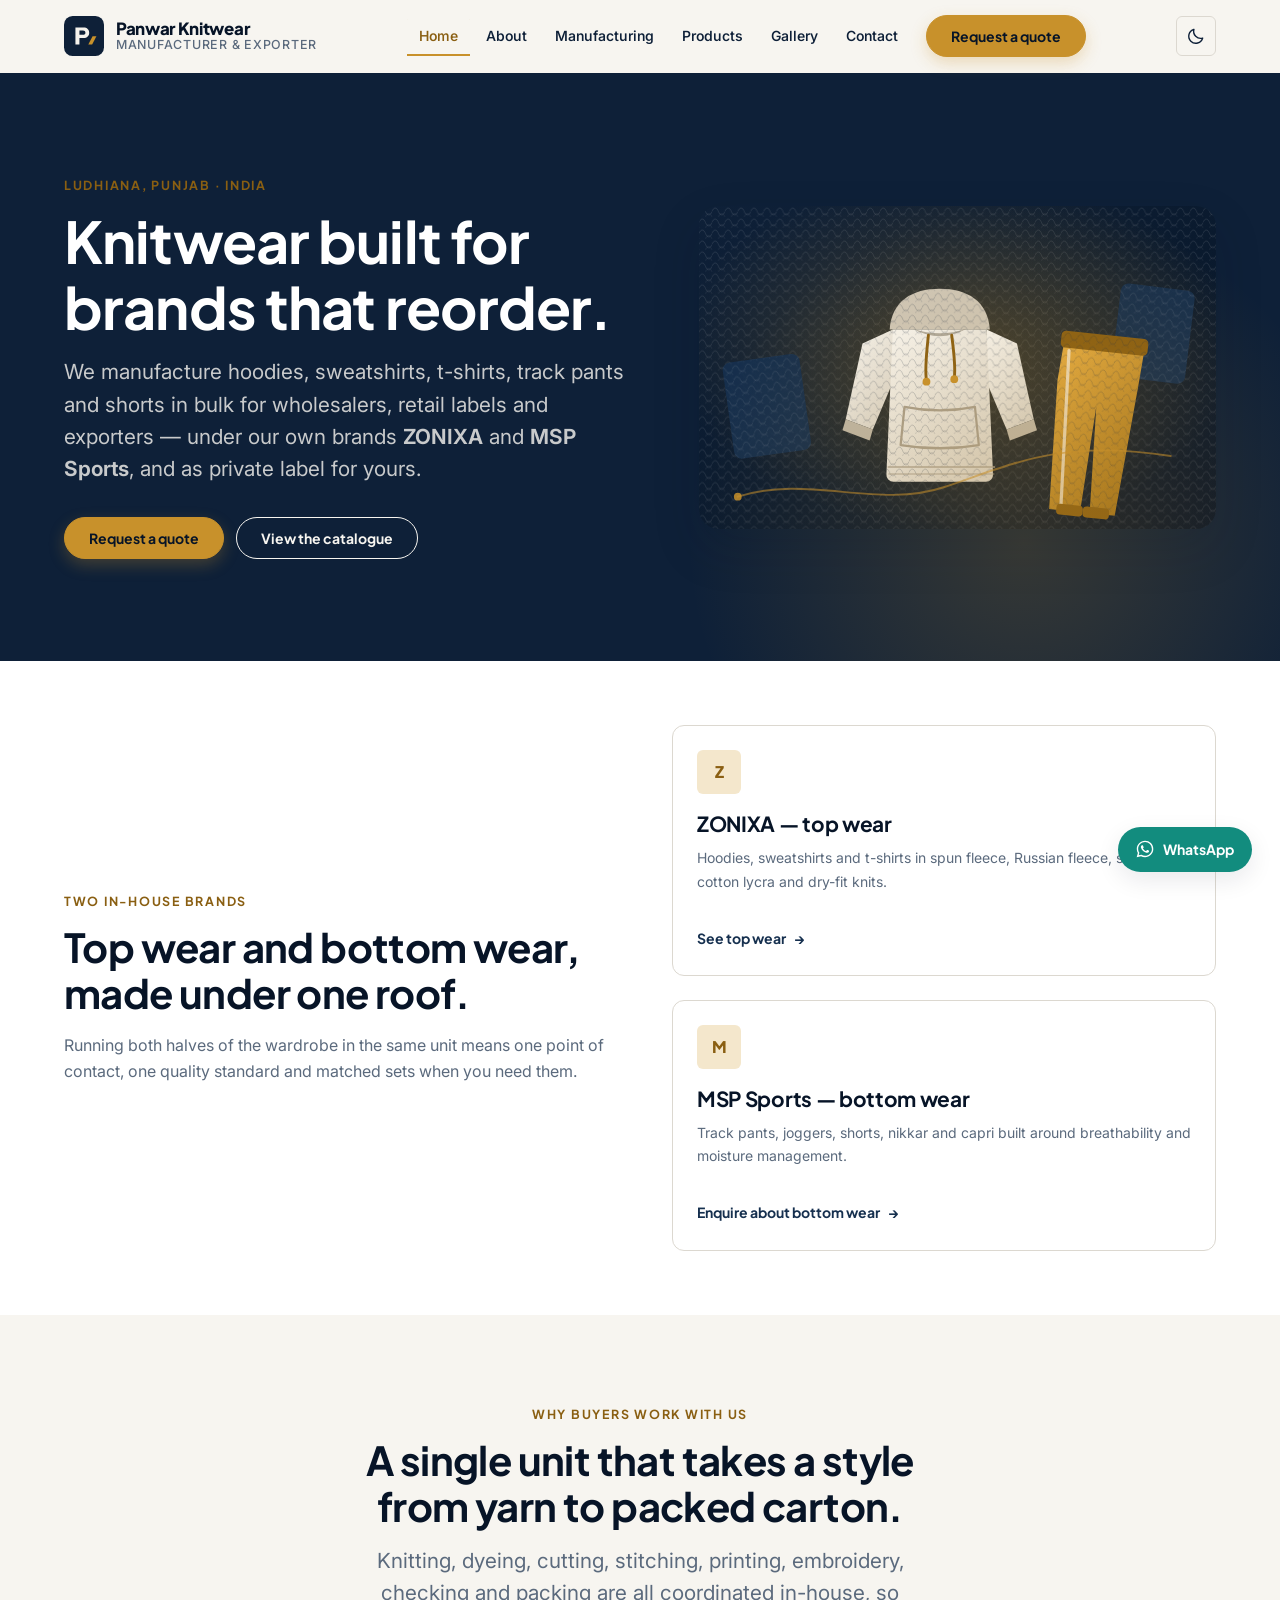
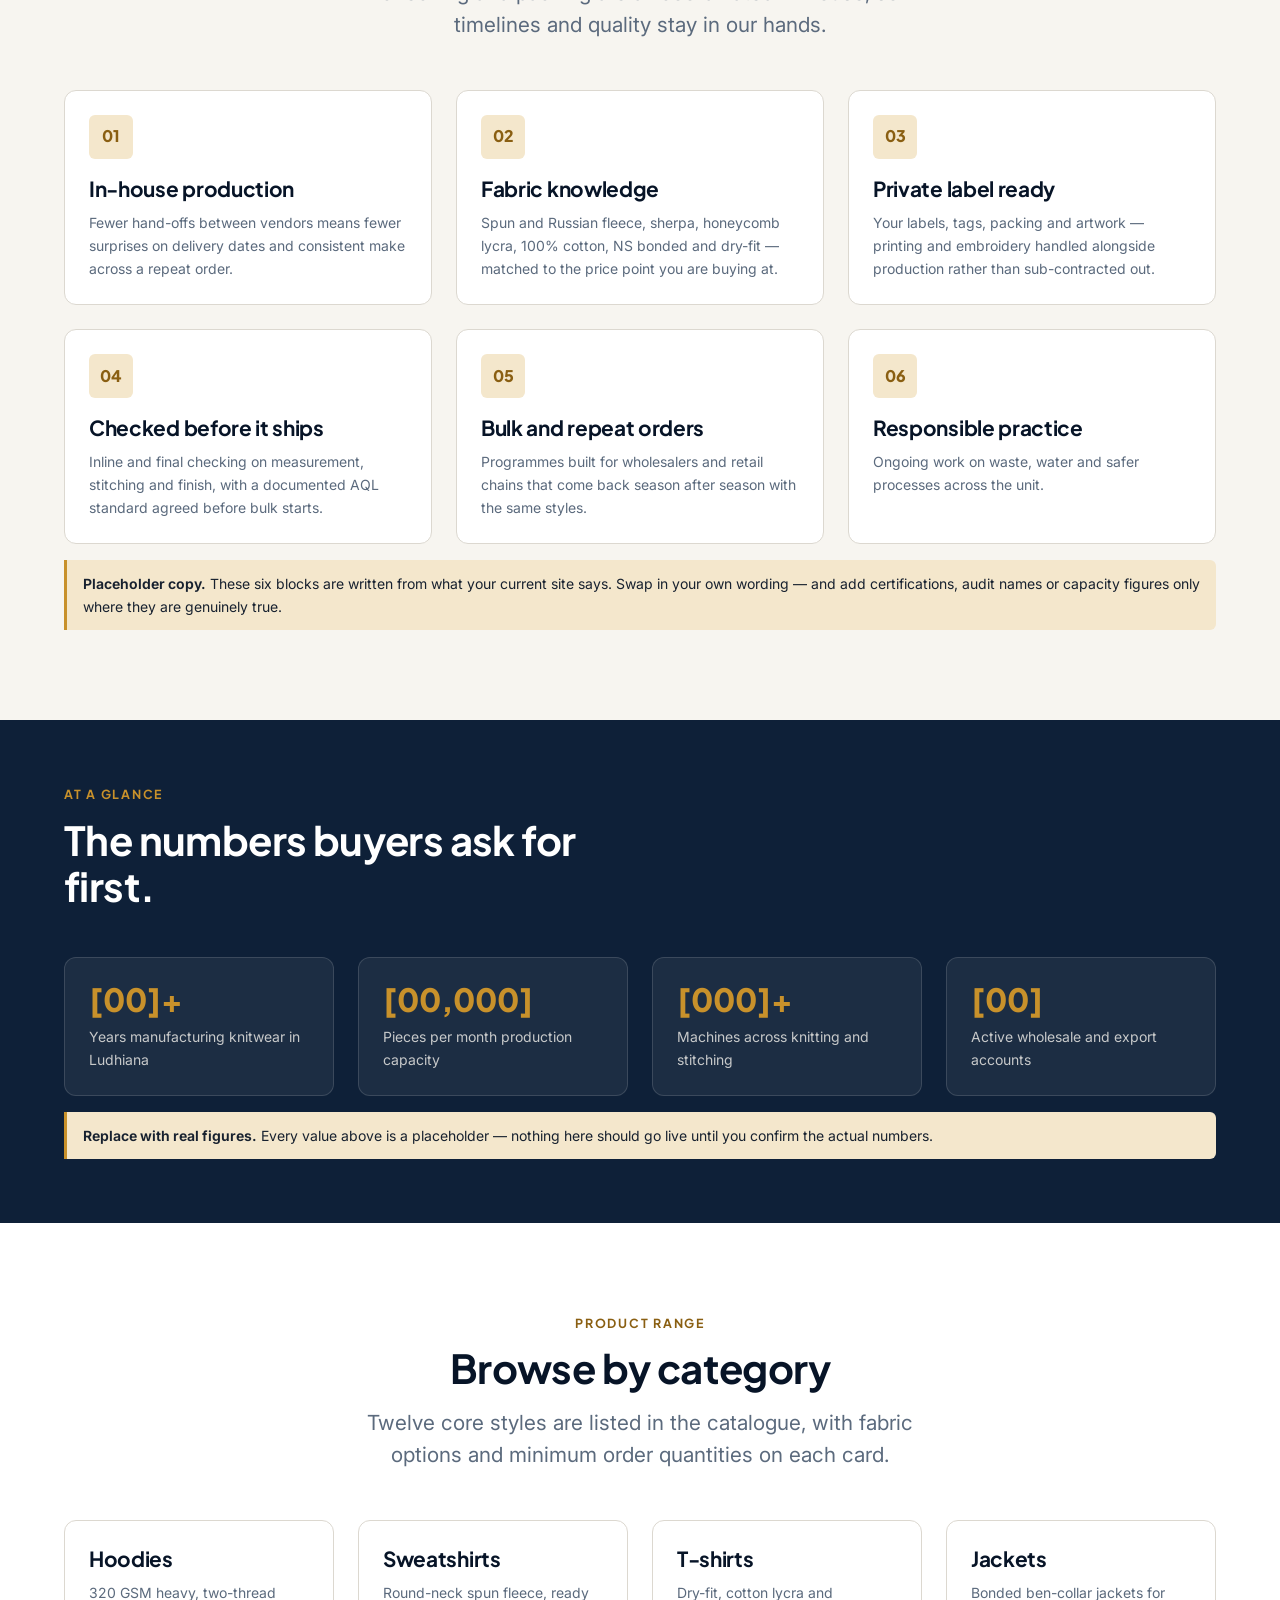
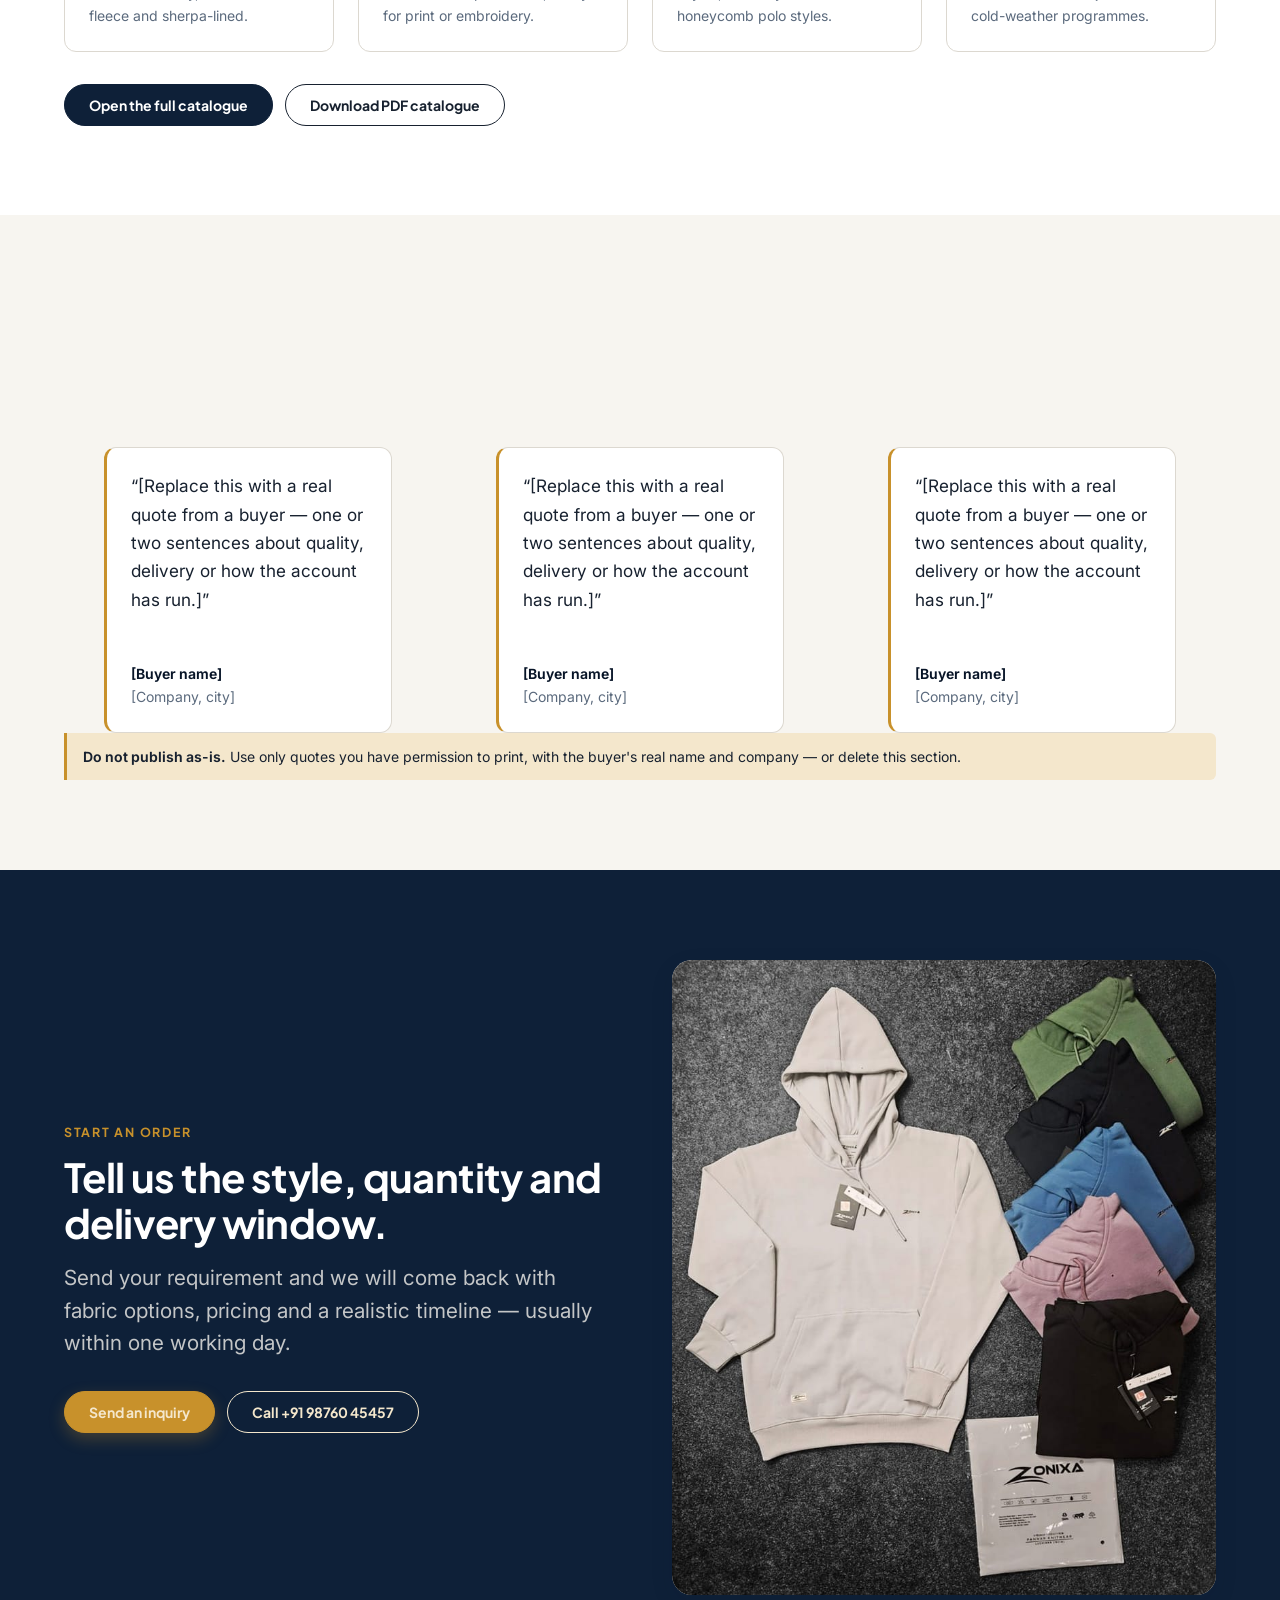
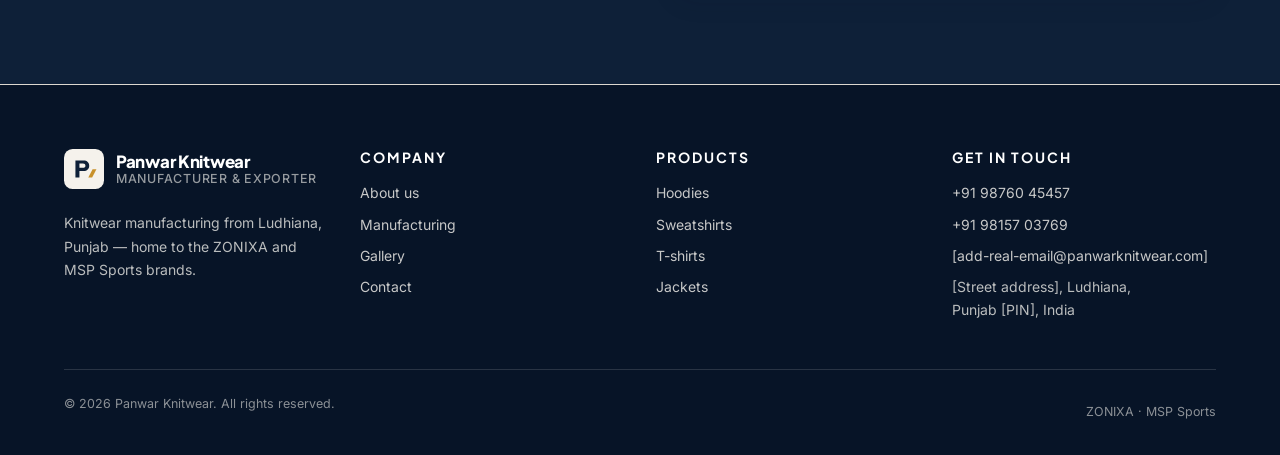
==== commit c32fa2b9: "Hide MSP bottom wear until photos exist: every catalogue card is now a real photograph" ====
--- a/index.html
+++ b/index.html
@@ -116,7 +116,7 @@
               <h3 class="card__title">MSP Sports — bottom wear</h3>
               <p class="card__text">Track pants, joggers, shorts, nikkar and capri built around
                 breathability and moisture management.</p>
-              <p class="card__footer"><a class="link-arrow" href="products.html?category=bottoms">See bottom wear</a></p>
+              <p class="card__footer"><a class="link-arrow" href="contact.html?product=bottoms#inquiry">Enquire about bottom wear</a></p>
             </article>
           </div>
         </div>
@@ -230,9 +230,9 @@
             <h3 class="card__title">T-shirts</h3>
             <p class="card__text">Dry-fit, cotton lycra and honeycomb polo styles.</p>
           </a>
-          <a class="card" href="products.html?category=bottoms" data-animate data-animate-delay="3">
-            <h3 class="card__title">Bottom wear</h3>
-            <p class="card__text">Track pants, joggers, capri, shorts and nikkar.</p>
+          <a class="card" href="products.html?category=jackets" data-animate data-animate-delay="3">
+            <h3 class="card__title">Jackets</h3>
+            <p class="card__text">Bonded ben-collar jackets for cold-weather programmes.</p>
           </a>
         </div>
         <div class="actions" data-animate>
@@ -326,8 +326,7 @@
             <li><a href="products.html?category=hoodies">Hoodies</a></li>
             <li><a href="products.html?category=sweatshirts">Sweatshirts</a></li>
             <li><a href="products.html?category=tshirts">T-shirts</a></li>
-            <li><a href="products.html?category=bottoms">Track pants &amp; lowers</a></li>
-            <li><a href="products.html?category=shorts">Shorts &amp; nikkar</a></li>
+            <li><a href="products.html?category=jackets">Jackets</a></li>
           </ul>
         </nav>
 
